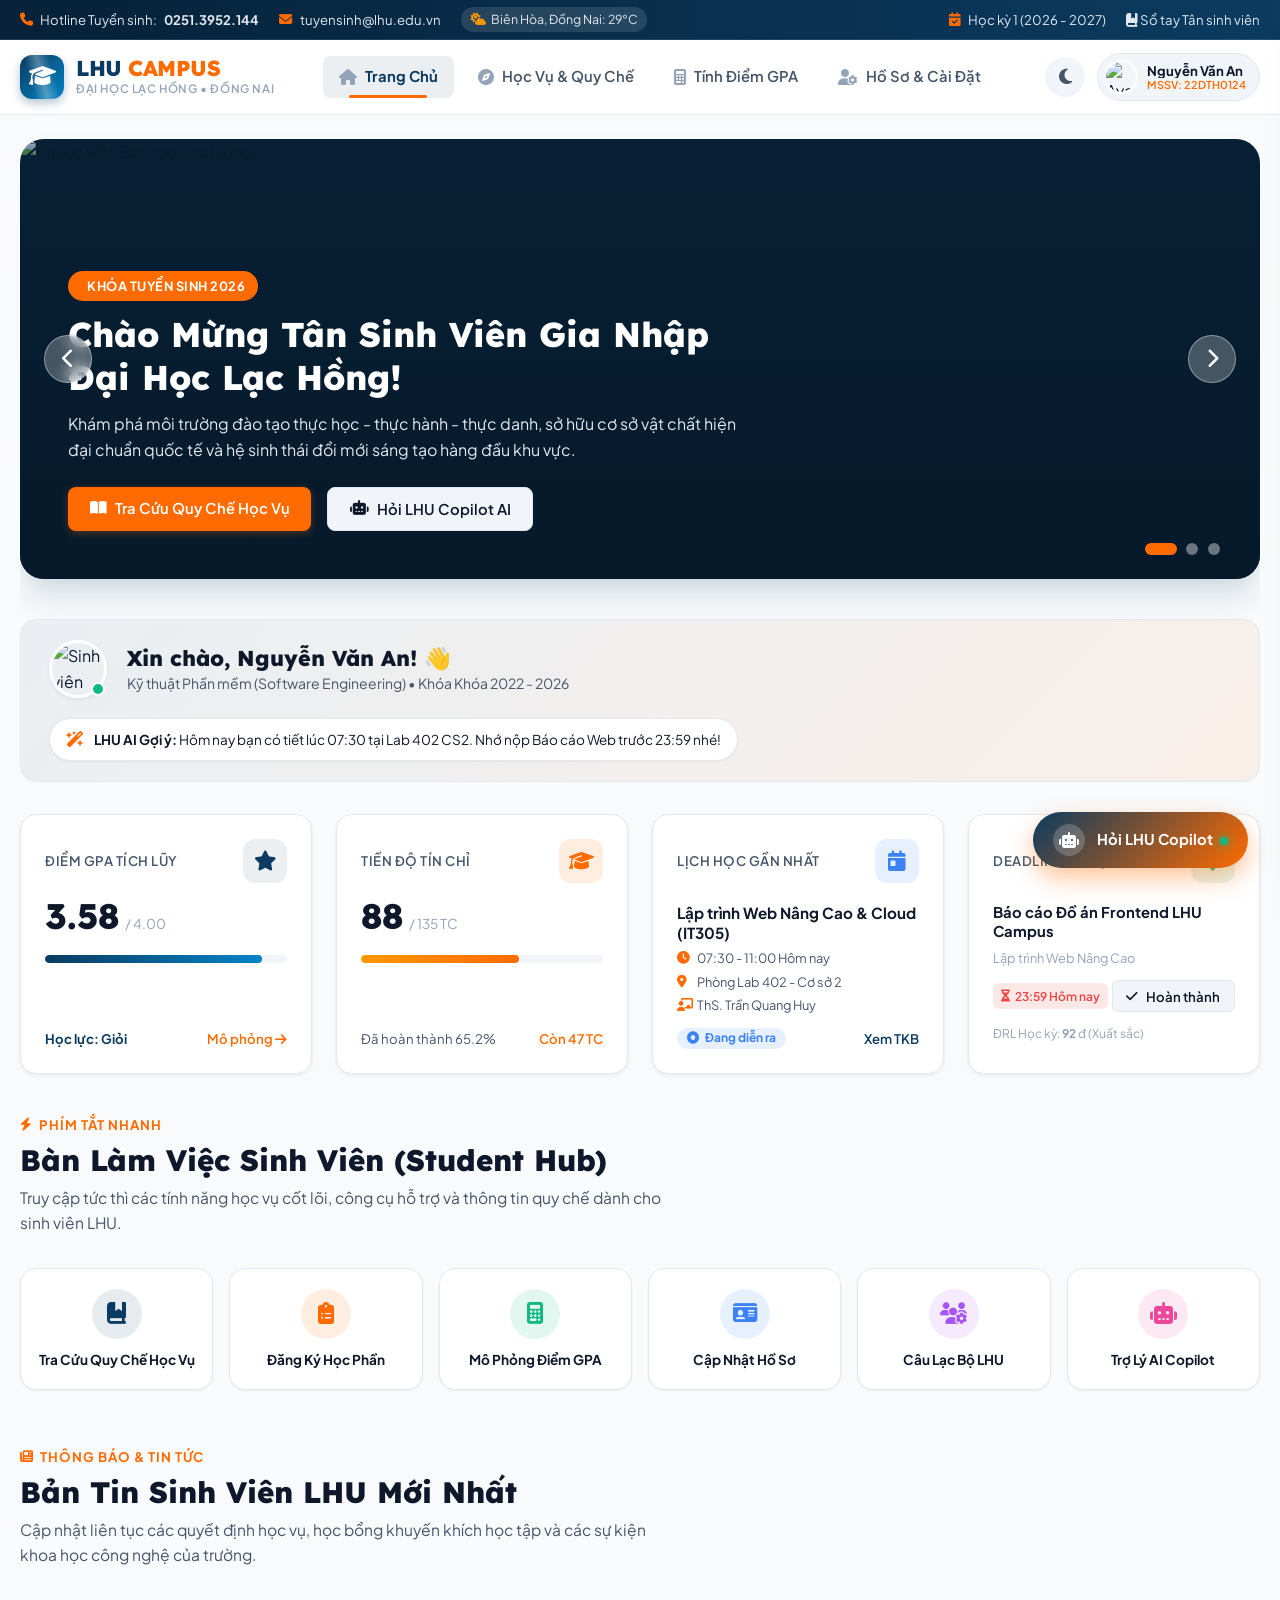
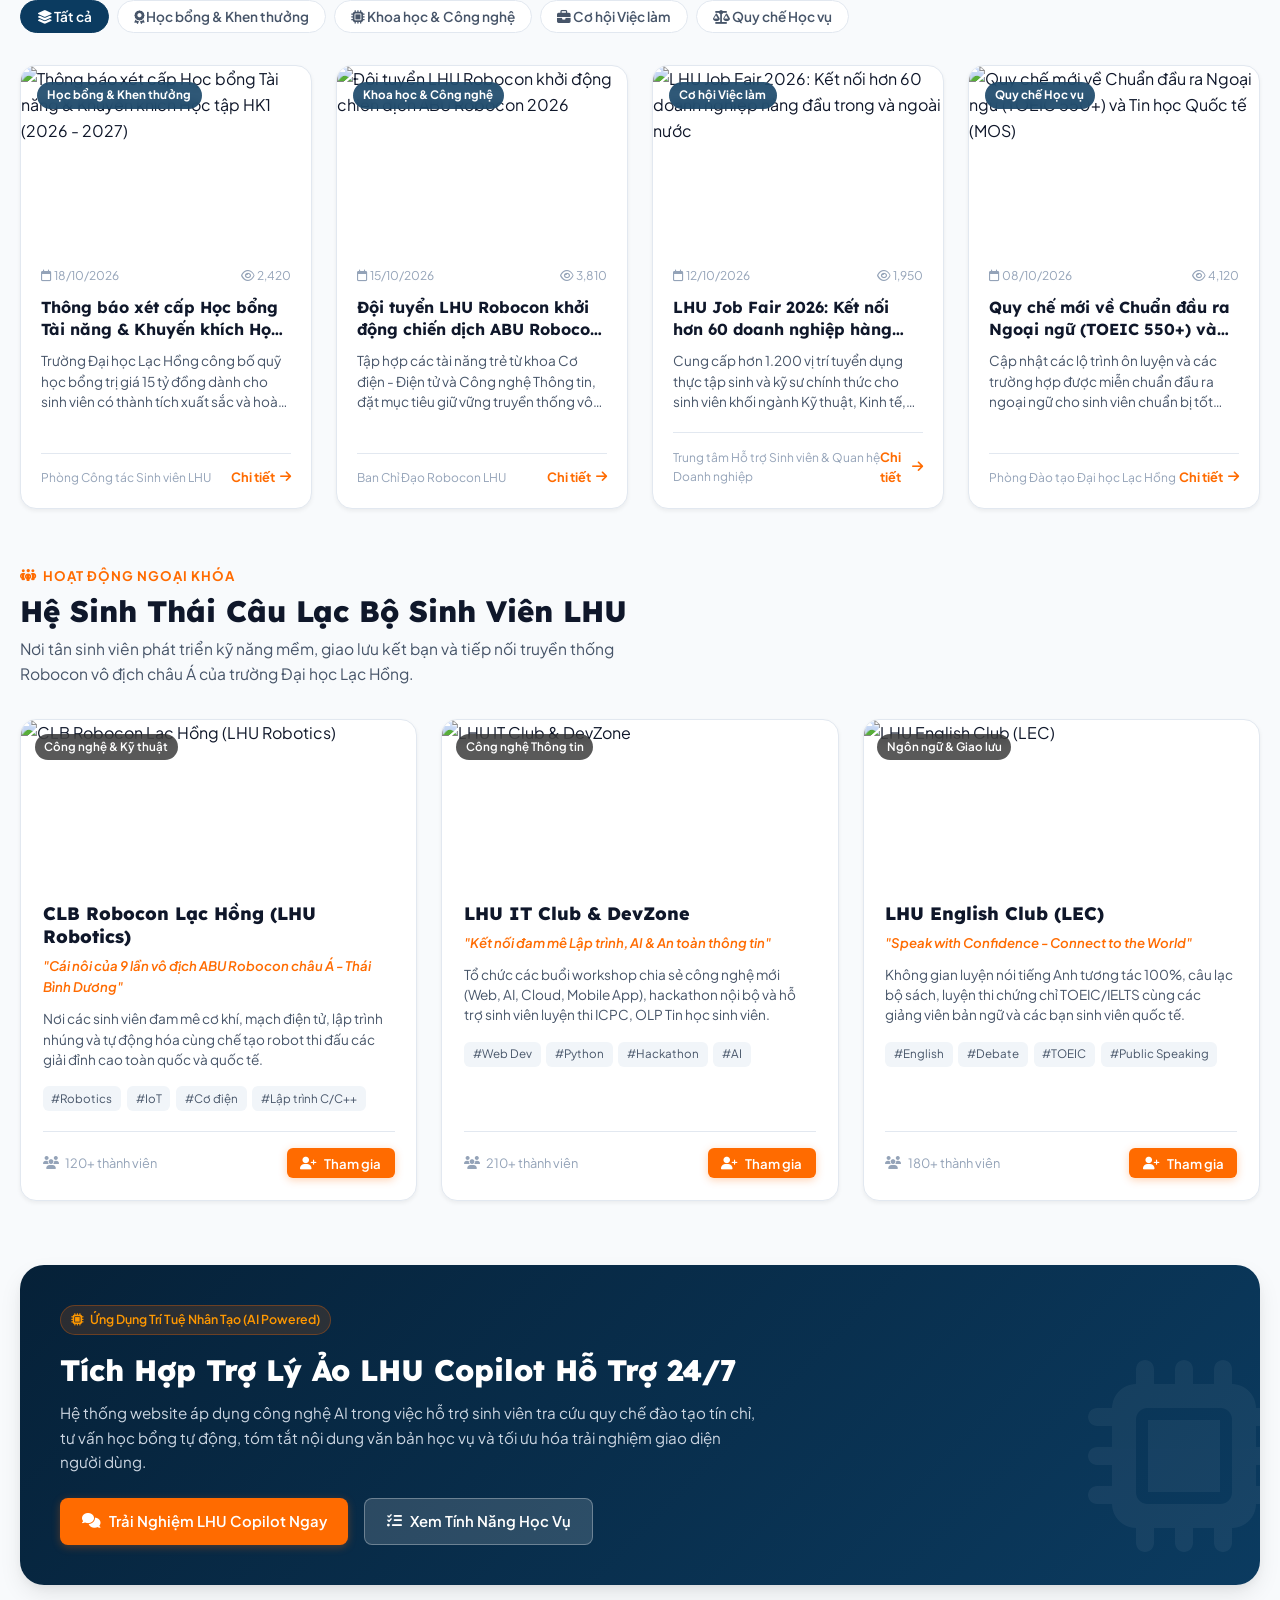
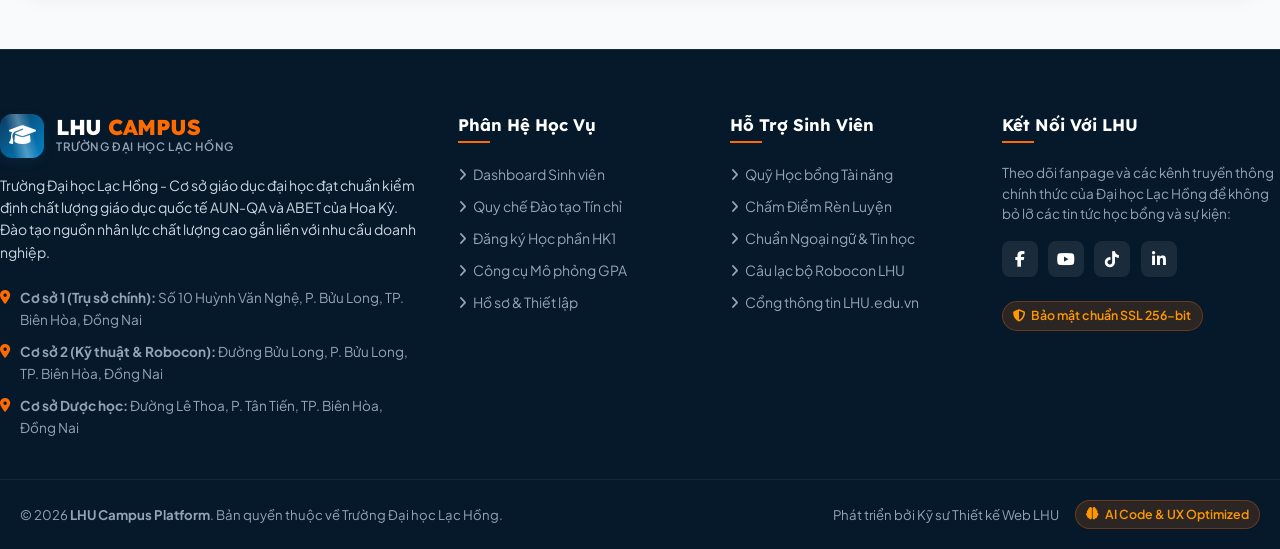
==== index.html @ 4b14e894 "feat: complete LHU Campus responsive web platform with 3 pages, AI copilot, and academic management" ====
<!DOCTYPE html>
<html lang="vi" data-theme="light">
<head>
  <meta charset="UTF-8">
  <meta name="viewport" content="width=device-width, initial-scale=1.0">
  <title>LHU Campus - Cổng Thông Tin & Quản Lý Học Vụ Sinh Viên Đại Học Lạc Hồng</title>
  <meta name="description" content="Hệ thống Landing Page, Tra cứu Quy chế Học vụ, Đăng ký Học phần và Quản lý Sinh viên Trường Đại học Lạc Hồng (LHU Campus)">
  <link rel="icon" href="data:image/svg+xml,<svg xmlns='http://www.w3.org/2000/svg' viewBox='0 0 100 100'><text y='.9em' font-size='90'>🎓</text></svg>">
  
  <!-- Font Awesome 6 Icons -->
  <link rel="stylesheet" href="https://cdnjs.cloudflare.com/ajax/libs/font-awesome/6.5.1/css/all.min.css">
  
  <!-- CSS Stylesheets -->
  <link rel="stylesheet" href="css/variables.css">
  <link rel="stylesheet" href="css/style.css">
  <link rel="stylesheet" href="css/dashboard.css">
</head>
<body>

  <!-- Top Announcement Bar -->
  <aside class="top-bar" aria-label="Thông báo nhanh">
    <div class="container top-bar-content">
      <div class="top-bar-left">
        <span class="top-bar-item"><i class="fa-solid fa-phone"></i> Hotline Tuyển sinh: <strong>0251.3952.144</strong></span>
        <span class="top-bar-item"><i class="fa-solid fa-envelope"></i> tuyensinh@lhu.edu.vn</span>
        <span class="weather-badge" id="weatherStatus"><i class="fa-solid fa-sun-cloud"></i> Biên Hòa, Đồng Nai: 29°C</span>
      </div>
      <div class="top-bar-right">
        <span class="top-bar-item"><i class="fa-solid fa-calendar-check"></i> Học kỳ 1 (2026 - 2027)</span>
        <a href="functional.html?tab=tab-regulations" class="top-bar-link"><i class="fa-solid fa-book-bookmark"></i> Sổ tay Tân sinh viên</a>
      </div>
    </div>
  </aside>

  <!-- Main Navigation Bar -->
  <header class="navbar" role="banner">
    <div class="container navbar-container">
      <!-- Brand Logo -->
      <a href="index.html" class="brand-logo" aria-label="Về trang chủ LHU Campus">
        <div class="brand-icon-box">
          <i class="fa-solid fa-graduation-cap"></i>
        </div>
        <div class="brand-text-group">
          <span class="brand-name">LHU <span>CAMPUS</span></span>
          <span class="brand-slogan">Đại học Lạc Hồng • Đồng Nai</span>
        </div>
      </a>

      <!-- Desktop Nav Menu -->
      <nav class="nav-menu" role="navigation" aria-label="Điều hướng chính">
        <a href="index.html" class="nav-link active">
          <i class="fa-solid fa-house"></i> Trang Chủ
        </a>
        <a href="functional.html" class="nav-link">
          <i class="fa-solid fa-compass"></i> Học Vụ & Quy Chế
        </a>
        <a href="functional.html?tab=tab-calculator" class="nav-link">
          <i class="fa-solid fa-calculator"></i> Tính Điểm GPA
        </a>
        <a href="profile.html" class="nav-link">
          <i class="fa-solid fa-user-gear"></i> Hồ Sơ & Cài Đặt
        </a>
      </nav>

      <!-- Nav Actions -->
      <div class="nav-actions">
        <!-- Theme Toggle Button -->
        <button class="theme-toggle-btn" aria-label="Chuyển đổi giao diện sáng/tối" title="Chuyển chế độ Sáng / Tối">
          <i class="fa-solid fa-moon"></i>
        </button>

        <!-- User Profile Pill -->
        <a href="profile.html" class="nav-user-pill" title="Xem thông tin sinh viên">
          <img src="https://images.unsplash.com/photo-1534528741775-53994a69daeb?auto=format&fit=crop&w=150&q=80" alt="Avatar sinh viên" class="nav-user-avatar">
          <div class="nav-user-info">
            <span class="nav-user-name">Nguyễn Văn An</span>
            <span class="nav-user-role">MSSV: 22DTH0124</span>
          </div>
        </a>

        <!-- Mobile Toggle Hamburger Button -->
        <button class="mobile-toggle" aria-label="Mở menu di động">
          <span></span>
          <span></span>
          <span></span>
        </button>
      </div>
    </div>
  </header>

  <!-- Mobile Drawer Menu -->
  <div class="mobile-drawer-overlay"></div>
  <aside class="mobile-drawer" aria-label="Menu di động">
    <div class="mobile-drawer-header">
      <div class="brand-logo">
        <div class="brand-icon-box" style="width: 36px; height: 36px; font-size: 1.1rem;">
          <i class="fa-solid fa-graduation-cap"></i>
        </div>
        <div class="brand-text-group">
          <span class="brand-name" style="font-size: 1.15rem;">LHU <span>CAMPUS</span></span>
        </div>
      </div>
      <button class="drawer-close-btn" aria-label="Đóng menu"><i class="fa-solid fa-xmark"></i></button>
    </div>

    <nav class="mobile-drawer-menu">
      <a href="index.html" class="nav-link active"><i class="fa-solid fa-house"></i> Trang Chủ</a>
      <a href="functional.html" class="nav-link"><i class="fa-solid fa-compass"></i> Tra cứu Quy chế & Môn học</a>
      <a href="functional.html?tab=tab-calculator" class="nav-link"><i class="fa-solid fa-calculator"></i> Công cụ Tính GPA</a>
      <a href="profile.html" class="nav-link"><i class="fa-solid fa-user-gear"></i> Hồ Sơ & Cài Đặt</a>
    </nav>

    <div style="margin-top: auto; padding-top: 1rem; border-top: 1px solid var(--border-color);">
      <a href="profile.html" style="display: flex; align-items: center; gap: 0.75rem;">
        <img src="https://images.unsplash.com/photo-1534528741775-53994a69daeb?auto=format&fit=crop&w=150&q=80" alt="Avatar" class="nav-user-avatar" style="width: 42px; height: 42px;">
        <div>
          <div class="nav-user-name" style="font-size: 0.95rem;">Nguyễn Văn An</div>
          <div class="nav-user-role">Khoa Công nghệ Thông tin</div>
        </div>
      </a>
    </div>
  </aside>

  <!-- Main Content Container -->
  <main class="container" style="flex: 1;">

    <!-- 1. Hero Image Slider Section -->
    <section class="hero-section" aria-label="Tiêu điểm trường">
      <div class="slider-container">
        <div class="slider-wrapper">
          
          <!-- Slide 1: Welcome Tân sinh viên -->
          <div class="slide">
            <img src="https://images.unsplash.com/photo-1541339907198-e08756dedf3f?auto=format&fit=crop&w=1400&q=80" alt="Khuôn viên Đại học Lạc Hồng" class="slide-image">
            <div class="slide-overlay">
              <div class="slide-content">
                <span class="slide-tag"><i class="fa-solid fa-sparkles"></i> Khóa Tuyển Sinh 2026</span>
                <h1 class="slide-title">Chào Mừng Tân Sinh Viên Gia Nhập Đại Học Lạc Hồng!</h1>
                <p class="slide-description">Khám phá môi trường đào tạo thực học - thực hành - thực danh, sở hữu cơ sở vật chất hiện đại chuẩn quốc tế và hệ sinh thái đổi mới sáng tạo hàng đầu khu vực.</p>
                <div class="slide-actions">
                  <a href="functional.html" class="btn btn-accent"><i class="fa-solid fa-book-open"></i> Tra Cứu Quy Chế Học Vụ</a>
                  <button class="btn btn-secondary" onclick="window.lhuCopilot && window.lhuCopilot.openChat('Giới thiệu môi trường đào tạo LHU')">
                    <i class="fa-solid fa-robot"></i> Hỏi LHU Copilot AI
                  </button>
                </div>
              </div>
            </div>
          </div>

          <!-- Slide 2: Robocon Champions -->
          <div class="slide">
            <img src="https://images.unsplash.com/photo-1485827404703-89b55fcc595e?auto=format&fit=crop&w=1400&q=80" alt="LHU Robocon" class="slide-image">
            <div class="slide-overlay">
              <div class="slide-content">
                <span class="slide-tag" style="background-color: #0284c7;"><i class="fa-solid fa-trophy"></i> Tự Hào LHU</span>
                <h2 class="slide-title">Cái Nôi Robocon: 9 Lần Vô Địch ABU Robocon Châu Á</h2>
                <p class="slide-description">Sinh viên LHU thỏa sức sáng tạo công nghệ, chế tạo robot tự động, lập trình AI và đại diện Việt Nam tranh tài trên đấu trường quốc tế.</p>
                <div class="slide-actions">
                  <a href="#clubsSection" class="btn btn-accent"><i class="fa-solid fa-users"></i> Khám Phá CLB Robocon</a>
                  <a href="functional.html?tab=tab-courses" class="btn btn-secondary"><i class="fa-solid fa-microchip"></i> Ngành Kỹ Thuật Điều Khiển</a>
                </div>
              </div>
            </div>
          </div>

          <!-- Slide 3: Smart Portal & GPA Calculator -->
          <div class="slide">
            <img src="https://images.unsplash.com/photo-1522202176988-66273c2fd55f?auto=format&fit=crop&w=1400&q=80" alt="Sinh viên Lạc Hồng học tập" class="slide-image">
            <div class="slide-overlay">
              <div class="slide-content">
                <span class="slide-tag" style="background-color: #10b981;"><i class="fa-solid fa-chart-line"></i> Quản Lý Học Tập</span>
                <h2 class="slide-title">Hệ Thống Đăng Ký Tín Chỉ & Mô Phỏng Điểm GPA Tự Động</h2>
                <p class="slide-description">Dễ dàng theo dõi tiến độ đào tạo, ước tính học phí học kỳ, phân tích kết quả rèn luyện và xây dựng lộ trình tốt nghiệp loại Giỏi - Xuất sắc.</p>
                <div class="slide-actions">
                  <a href="functional.html?tab=tab-calculator" class="btn btn-primary"><i class="fa-solid fa-calculator"></i> Tính Điểm GPA Ngay</a>
                  <a href="profile.html" class="btn btn-secondary"><i class="fa-solid fa-user-pen"></i> Cập Nhật Hồ Sơ</a>
                </div>
              </div>
            </div>
          </div>

        </div>

        <!-- Slider Arrow Navigation -->
        <button class="slider-btn prev" aria-label="Slide trước"><i class="fa-solid fa-chevron-left"></i></button>
        <button class="slider-btn next" aria-label="Slide kế tiếp"><i class="fa-solid fa-chevron-right"></i></button>

        <!-- Slider Dot Indicators -->
        <div class="slider-dots"></div>
      </div>
    </section>

    <!-- 2. Student Welcome & AI Daily Insight Strip -->
    <section class="welcome-strip" aria-label="Chào mừng sinh viên">
      <div class="welcome-info">
        <div class="welcome-avatar-wrap">
          <img src="https://images.unsplash.com/photo-1534528741775-53994a69daeb?auto=format&fit=crop&w=200&q=80" alt="Sinh viên" class="welcome-avatar" id="welcomeStudentAvatar">
          <div class="welcome-online-dot"></div>
        </div>
        <div class="welcome-text">
          <h2>Xin chào, <span id="welcomeStudentName">Nguyễn Văn An</span>! 👋</h2>
          <p id="welcomeStudentMajor">Khoa Công nghệ Thông tin • Lớp 22CT111 • Niên khóa 2022 - 2026</p>
        </div>
      </div>
      <div class="ai-recommendation-pill">
        <i class="fa-solid fa-wand-magic-sparkles"></i>
        <span><strong>LHU AI Gợi ý:</strong> Hôm nay bạn có tiết lúc 07:30 tại Lab 402 CS2. Nhớ nộp Báo cáo Web trước 23:59 nhé!</span>
      </div>
    </section>

    <!-- 3. Dashboard KPI Widgets Grid (CSS Grid loaded dynamically via JavaScript JSON) -->
    <section class="dashboard-grid" aria-label="Các thẻ tóm tắt học vụ">
      
      <!-- Card 1: GPA Hiện Tại -->
      <div class="widget-card">
        <div class="widget-top">
          <span class="widget-label">Điểm GPA Tích Lũy</span>
          <div class="widget-icon gpa"><i class="fa-solid fa-star"></i></div>
        </div>
        <div class="widget-main-stat">
          <span class="widget-number" id="statGpa">3.58</span>
          <span class="widget-subtext">/ 4.00</span>
        </div>
        <div class="widget-progress-bar">
          <div class="widget-progress-fill progress-gpa" id="gpaProgressFill" style="width: 0%;"></div>
        </div>
        <div class="widget-detail-text">
          <span id="statGpaRank" style="font-weight: 700; color: var(--primary);">Học lực: Giỏi</span>
          <a href="functional.html?tab=tab-calculator" style="color: var(--accent); font-weight: 600;">Mô phỏng <i class="fa-solid fa-arrow-right"></i></a>
        </div>
      </div>

      <!-- Card 2: Tín Chỉ Đã Tích Lũy -->
      <div class="widget-card">
        <div class="widget-top">
          <span class="widget-label">Tiến Độ Tín Chỉ</span>
          <div class="widget-icon credits"><i class="fa-solid fa-graduation-cap"></i></div>
        </div>
        <div class="widget-main-stat">
          <span class="widget-number" id="statCredits">88</span>
          <span class="widget-subtext" id="statCreditsTotal">/ 135 TC</span>
        </div>
        <div class="widget-progress-bar">
          <div class="widget-progress-fill progress-credits" id="creditsProgressFill" style="width: 0%;"></div>
        </div>
        <div class="widget-detail-text">
          <span>Đã hoàn thành 65.2%</span>
          <span style="color: var(--accent); font-weight: 600;">Còn 47 TC</span>
        </div>
      </div>

      <!-- Card 3: Môn Học Sắp Tới Hôm Nay -->
      <div class="widget-card">
        <div class="widget-top">
          <span class="widget-label">Lịch Học Gần Nhất</span>
          <div class="widget-icon schedule"><i class="fa-solid fa-calendar-day"></i></div>
        </div>
        <div id="upcomingClassWidget">
          <!-- Populated from JSON -->
          <div style="color: var(--text-muted); font-size: 0.85rem;">Đang tải lịch học...</div>
        </div>
        <div class="widget-detail-text" style="margin-top: 0.75rem;">
          <span class="badge badge-info"><i class="fa-solid fa-circle-dot"></i> Đang diễn ra</span>
          <a href="functional.html?tab=tab-courses" style="color: var(--primary); font-weight: 600;">Xem TKB</a>
        </div>
      </div>

      <!-- Card 4: Deadline & Bài Tập Gần Nhất -->
      <div class="widget-card">
        <div class="widget-top">
          <span class="widget-label">Deadline Bài Tập</span>
          <div class="widget-icon tasks"><i class="fa-solid fa-bell"></i></div>
        </div>
        <div id="deadlinesWidget">
          <!-- Populated from JSON -->
          <div style="color: var(--text-muted); font-size: 0.85rem;">Đang tải hạn nộp...</div>
        </div>
        <div class="widget-detail-text" style="margin-top: 0.75rem;">
          <span style="font-size: 0.75rem; color: var(--text-muted);">ĐRL Học kỳ: <strong id="statTrainingPoints">92</strong> đ (<span id="statTrainingRank">Xuất sắc</span>)</span>
        </div>
      </div>

    </section>

    <!-- 4. Quick Navigation Shortcuts Grid (Phím tắt điều hướng nhanh) -->
    <section class="shortcuts-section" aria-label="Phím tắt điều hướng nhanh">
      <div class="section-header">
        <span class="section-tag"><i class="fa-solid fa-bolt"></i> Phím Tắt Nhanh</span>
        <h2 class="section-title">Bàn Làm Việc Sinh Viên (Student Hub)</h2>
        <p class="section-desc">Truy cập tức thì các tính năng học vụ cốt lõi, công cụ hỗ trợ và thông tin quy chế dành cho sinh viên LHU.</p>
      </div>

      <div class="shortcuts-grid">
        <!-- Shortcut 1: Tra cứu quy chế -->
        <a href="functional.html?tab=tab-regulations" class="shortcut-item">
          <div class="shortcut-icon-box">
            <i class="fa-solid fa-book-bookmark"></i>
          </div>
          <span class="shortcut-title">Tra Cứu Quy Chế Học Vụ</span>
        </a>

        <!-- Shortcut 2: Đăng ký môn học -->
        <a href="functional.html?tab=tab-courses" class="shortcut-item">
          <div class="shortcut-icon-box">
            <i class="fa-solid fa-clipboard-list"></i>
          </div>
          <span class="shortcut-title">Đăng Ký Học Phần</span>
        </a>

        <!-- Shortcut 3: Tính GPA -->
        <a href="functional.html?tab=tab-calculator" class="shortcut-item">
          <div class="shortcut-icon-box">
            <i class="fa-solid fa-calculator"></i>
          </div>
          <span class="shortcut-title">Mô Phỏng Điểm GPA</span>
        </a>

        <!-- Shortcut 4: Hồ sơ sinh viên -->
        <a href="profile.html" class="shortcut-item">
          <div class="shortcut-icon-box">
            <i class="fa-solid fa-id-card"></i>
          </div>
          <span class="shortcut-title">Cập Nhật Hồ Sơ</span>
        </a>

        <!-- Shortcut 5: Câu lạc bộ -->
        <a href="#clubsSection" class="shortcut-item">
          <div class="shortcut-icon-box">
            <i class="fa-solid fa-users-gear"></i>
          </div>
          <span class="shortcut-title">Câu Lạc Bộ LHU</span>
        </a>

        <!-- Shortcut 6: Hỏi AI Copilot -->
        <a href="javascript:void(0)" class="shortcut-item" onclick="window.lhuCopilot && window.lhuCopilot.openChat()">
          <div class="shortcut-icon-box">
            <i class="fa-solid fa-robot"></i>
          </div>
          <span class="shortcut-title">Trợ Lý AI Copilot</span>
        </a>
      </div>
    </section>

    <!-- 5. Latest Campus News & Announcements (JSON-driven with live filter chips) -->
    <section class="news-section" aria-label="Bản tin và thông báo">
      <div class="section-header">
        <span class="section-tag"><i class="fa-solid fa-newspaper"></i> Thông Báo & Tin Tức</span>
        <h2 class="section-title">Bản Tin Sinh Viên LHU Mới Nhất</h2>
        <p class="section-desc">Cập nhật liên tục các quyết định học vụ, học bổng khuyến khích học tập và các sự kiện khoa học công nghệ của trường.</p>
      </div>

      <!-- Filter Chips -->
      <div class="news-filter-bar">
        <button class="filter-chip active" data-filter="all"><i class="fa-solid fa-layer-group"></i> Tất cả</button>
        <button class="filter-chip" data-filter="học bổng"><i class="fa-solid fa-award"></i> Học bổng & Khen thưởng</button>
        <button class="filter-chip" data-filter="công nghệ"><i class="fa-solid fa-microchip"></i> Khoa học & Công nghệ</button>
        <button class="filter-chip" data-filter="việc làm"><i class="fa-solid fa-briefcase"></i> Cơ hội Việc làm</button>
        <button class="filter-chip" data-filter="quy chế"><i class="fa-solid fa-scale-balanced"></i> Quy chế Học vụ</button>
      </div>

      <!-- News Grid Container -->
      <div class="news-grid" id="newsGrid">
        <!-- Rendered dynamically via js/dashboard.js -->
        <div style="grid-column: 1/-1; text-align: center; padding: 2rem; color: var(--text-muted);">
          <i class="fa-solid fa-spinner fa-spin" style="font-size: 1.5rem; margin-bottom: 0.5rem;"></i>
          <div>Đang tải tin tức học vụ...</div>
        </div>
      </div>
    </section>

    <!-- 6. Featured Student Clubs Showcase -->
    <section class="clubs-section" id="clubsSection" aria-label="Câu lạc bộ sinh viên">
      <div class="section-header">
        <span class="section-tag"><i class="fa-solid fa-people-group"></i> Hoạt Động Ngoại Khóa</span>
        <h2 class="section-title">Hệ Sinh Thái Câu Lạc Bộ Sinh Viên LHU</h2>
        <p class="section-desc">Nơi tân sinh viên phát triển kỹ năng mềm, giao lưu kết bạn và tiếp nối truyền thống Robocon vô địch châu Á của trường Đại học Lạc Hồng.</p>
      </div>

      <div class="clubs-grid" id="clubsGrid">
        <!-- Rendered dynamically via js/dashboard.js -->
      </div>
    </section>

    <!-- 7. AI Technology & Innovation Banner -->
    <section style="margin-bottom: 4rem; background: linear-gradient(135deg, #062138, #0b3b60); border-radius: var(--radius-xl); padding: 2.5rem; color: #ffffff; position: relative; overflow: hidden; box-shadow: var(--shadow-lg);">
      <div style="position: absolute; right: -20px; bottom: -20px; font-size: 12rem; opacity: 0.05; pointer-events: none;">
        <i class="fa-solid fa-microchip"></i>
      </div>
      <div style="max-width: 700px; position: relative; z-index: 1;">
        <div class="footer-ai-badge" style="margin-bottom: 1rem;">
          <i class="fa-solid fa-microchip"></i> Ứng Dụng Trí Tuệ Nhân Tạo (AI Powered)
        </div>
        <h2 style="font-size: 1.85rem; font-weight: 800; color: #ffffff; margin-bottom: 0.75rem;">
          Tích Hợp Trợ Lý Ảo LHU Copilot Hỗ Trợ 24/7
        </h2>
        <p style="font-size: 0.95rem; color: #cbd5e1; line-height: 1.6; margin-bottom: 1.5rem;">
          Hệ thống website áp dụng công nghệ AI trong việc hỗ trợ sinh viên tra cứu quy chế đào tạo tín chỉ, tư vấn học bổng tự động, tóm tắt nội dung văn bản học vụ và tối ưu hóa trải nghiệm giao diện người dùng.
        </p>
        <div style="display: flex; gap: 1rem; flex-wrap: wrap;">
          <button class="btn btn-accent" onclick="window.lhuCopilot && window.lhuCopilot.openChat('Điều kiện xét học bổng LHU?')">
            <i class="fa-solid fa-comments"></i> Trải Nghiệm LHU Copilot Ngay
          </button>
          <a href="functional.html" class="btn btn-secondary" style="background: rgba(255,255,255,0.15); color: #ffffff; border-color: rgba(255,255,255,0.3);">
            <i class="fa-solid fa-list-check"></i> Xem Tính Năng Học Vụ
          </a>
        </div>
      </div>
    </section>

  </main>

  <!-- Footer -->
  <footer class="footer" role="contentinfo">
    <div class="container footer-top">
      <div class="footer-grid">
        
        <!-- Col 1: University Info -->
        <div class="footer-col">
          <div class="brand-logo" style="margin-bottom: 0.5rem;">
            <div class="brand-icon-box">
              <i class="fa-solid fa-graduation-cap"></i>
            </div>
            <div class="brand-text-group">
              <span class="brand-name" style="color: #ffffff;">LHU <span>CAMPUS</span></span>
              <span class="brand-slogan" style="color: #94a3b8;">Trường Đại học Lạc Hồng</span>
            </div>
          </div>
          <p class="footer-brand-desc">
            Trường Đại học Lạc Hồng - Cơ sở giáo dục đại học đạt chuẩn kiểm định chất lượng giáo dục quốc tế AUN-QA và ABET của Hoa Kỳ. Đào tạo nguồn nhân lực chất lượng cao gắn liền với nhu cầu doanh nghiệp.
          </p>
          <div class="footer-campuses">
            <div class="footer-campus-item">
              <i class="fa-solid fa-location-dot"></i>
              <span><strong>Cơ sở 1 (Trụ sở chính):</strong> Số 10 Huỳnh Văn Nghệ, P. Bửu Long, TP. Biên Hòa, Đồng Nai</span>
            </div>
            <div class="footer-campus-item">
              <i class="fa-solid fa-location-dot"></i>
              <span><strong>Cơ sở 2 (Kỹ thuật & Robocon):</strong> Đường Bửu Long, P. Bửu Long, TP. Biên Hòa, Đồng Nai</span>
            </div>
            <div class="footer-campus-item">
              <i class="fa-solid fa-location-dot"></i>
              <span><strong>Cơ sở Dược học:</strong> Đường Lê Thoa, P. Tân Tiến, TP. Biên Hòa, Đồng Nai</span>
            </div>
          </div>
        </div>

        <!-- Col 2: Quick Links -->
        <div class="footer-col">
          <h4>Phân Hệ Học Vụ</h4>
          <div class="footer-links">
            <a href="index.html" class="footer-link"><i class="fa-solid fa-angle-right"></i> Dashboard Sinh viên</a>
            <a href="functional.html?tab=tab-regulations" class="footer-link"><i class="fa-solid fa-angle-right"></i> Quy chế Đào tạo Tín chỉ</a>
            <a href="functional.html?tab=tab-courses" class="footer-link"><i class="fa-solid fa-angle-right"></i> Đăng ký Học phần HK1</a>
            <a href="functional.html?tab=tab-calculator" class="footer-link"><i class="fa-solid fa-angle-right"></i> Công cụ Mô phỏng GPA</a>
            <a href="profile.html" class="footer-link"><i class="fa-solid fa-angle-right"></i> Hồ sơ & Thiết lập</a>
          </div>
        </div>

        <!-- Col 3: Student Services -->
        <div class="footer-col">
          <h4>Hỗ Trợ Sinh Viên</h4>
          <div class="footer-links">
            <a href="javascript:void(0)" onclick="window.lhuCopilot && window.lhuCopilot.openChat('Điều kiện xét học bổng')" class="footer-link"><i class="fa-solid fa-angle-right"></i> Quỹ Học bổng Tài năng</a>
            <a href="javascript:void(0)" onclick="window.lhuCopilot && window.lhuCopilot.openChat('Quy định điểm rèn luyện')" class="footer-link"><i class="fa-solid fa-angle-right"></i> Chấm Điểm Rèn Luyện</a>
            <a href="javascript:void(0)" onclick="window.lhuCopilot && window.lhuCopilot.openChat('Chuẩn đầu ra TOEIC')" class="footer-link"><i class="fa-solid fa-angle-right"></i> Chuẩn Ngoại ngữ & Tin học</a>
            <a href="#clubsSection" class="footer-link"><i class="fa-solid fa-angle-right"></i> Câu lạc bộ Robocon LHU</a>
            <a href="https://lhu.edu.vn" target="_blank" rel="noopener noreferrer" class="footer-link"><i class="fa-solid fa-angle-right"></i> Cổng thông tin LHU.edu.vn</a>
          </div>
        </div>

        <!-- Col 4: Contact & Socials -->
        <div class="footer-col">
          <h4>Kết Nối Với LHU</h4>
          <p style="font-size: 0.85rem; line-height: 1.5; margin-bottom: 1rem;">
            Theo dõi fanpage và các kênh truyền thông chính thức của Đại học Lạc Hồng để không bỏ lỡ các tin tức học bổng và sự kiện:
          </p>
          <div class="footer-socials">
            <a href="https://facebook.com/lhunews" target="_blank" rel="noopener noreferrer" class="social-btn" aria-label="Facebook LHU"><i class="fa-brands fa-facebook-f"></i></a>
            <a href="https://youtube.com/@lhutv" target="_blank" rel="noopener noreferrer" class="social-btn" aria-label="YouTube LHU"><i class="fa-brands fa-youtube"></i></a>
            <a href="https://tiktok.com/@lhu.edu.vn" target="_blank" rel="noopener noreferrer" class="social-btn" aria-label="TikTok LHU"><i class="fa-brands fa-tiktok"></i></a>
            <a href="https://linkedin.com/school/lac-hong-university" target="_blank" rel="noopener noreferrer" class="social-btn" aria-label="LinkedIn LHU"><i class="fa-brands fa-linkedin-in"></i></a>
          </div>
          <div style="margin-top: 1.5rem;">
            <div class="footer-ai-badge">
              <i class="fa-solid fa-shield-halved"></i> Bảo mật chuẩn SSL 256-bit
            </div>
          </div>
        </div>

      </div>
    </div>

    <!-- Footer Bottom -->
    <div class="footer-bottom">
      <div class="container footer-bottom-content">
        <div>
          © 2026 <strong>LHU Campus Platform</strong>. Bản quyền thuộc về Trường Đại học Lạc Hồng.
        </div>
        <div style="display: flex; gap: 1rem; align-items: center;">
          <span>Phát triển bởi Kỹ sư Thiết kế Web LHU</span>
          <span class="footer-ai-badge"><i class="fa-solid fa-brain"></i> AI Code & UX Optimized</span>
        </div>
      </div>
    </div>
  </footer>

  <!-- Floating AI Assistant Launcher Button -->
  <div class="ai-launcher" role="button" aria-label="Mở Trợ lý LHU Copilot" title="Trò chuyện với AI LHU Copilot">
    <div class="ai-launcher-icon">
      <i class="fa-solid fa-robot"></i>
    </div>
    <span class="ai-launcher-text">Hỏi LHU Copilot <span class="ai-status-dot"></span></span>
  </div>

  <!-- AI Chat Window Dialog -->
  <div class="ai-chat-window" role="dialog" aria-label="Cửa sổ trò chuyện LHU Copilot">
    <div class="ai-chat-header">
      <div class="ai-chat-header-title">
        <div class="ai-msg-avatar" style="background: rgba(255,255,255,0.2);"><i class="fa-solid fa-robot"></i></div>
        <div>
          <h4>LHU Copilot AI</h4>
          <span style="font-size: 0.72rem; opacity: 0.85;">Trợ lý Học vụ Thông minh • Đang online</span>
        </div>
      </div>
      <button class="ai-chat-close" aria-label="Đóng chat"><i class="fa-solid fa-xmark"></i></button>
    </div>

    <div class="ai-chat-body">
      <!-- Bot Welcome -->
      <div class="ai-msg bot">
        <div class="ai-msg-avatar"><i class="fa-solid fa-robot"></i></div>
        <div class="ai-msg-bubble">
          Chào bạn! Mình là <strong>LHU Copilot</strong>. Bạn có thể hỏi mình bất cứ điều gì về:
          • Quy chế đào tạo tín chỉ & điểm thi
          • Tiêu chuẩn xét học bổng LHU
          • Cách tính điểm rèn luyện & điểm GPA
          • Đăng ký môn học & Câu lạc bộ Robocon!
        </div>
      </div>

      <!-- Quick Chips -->
      <div class="ai-chips-container">
        <button class="ai-chip" data-query="Điều kiện xét học bổng LHU?">🏆 Xét học bổng?</button>
        <button class="ai-chip" data-query="Cách tính điểm rèn luyện?">⭐ Điểm rèn luyện?</button>
        <button class="ai-chip" data-query="Chuẩn đầu ra Ngoại ngữ và Tin học?">🎓 Chuẩn đầu ra?</button>
        <button class="ai-chip" data-query="Cách tính điểm GPA thang 4?">📊 Cách tính GPA?</button>
        <button class="ai-chip" data-query="Tham gia CLB Robocon LHU?">🤖 CLB Robocon?</button>
      </div>
    </div>

    <div class="ai-chat-footer">
      <input type="text" class="ai-chat-input" placeholder="Hỏi quy chế, học bổng, môn học..." aria-label="Nội dung câu hỏi">
      <button class="btn btn-primary ai-chat-send" aria-label="Gửi câu hỏi" style="padding: 0.6rem 0.9rem;">
        <i class="fa-solid fa-paper-plane"></i>
      </button>
    </div>
  </div>

  <!-- Toast Notification Container -->
  <div class="toast-container" aria-live="polite"></div>

  <!-- JavaScript Scripts -->
  <script src="js/data.js"></script>
  <script src="js/main.js"></script>
  <script src="js/slider.js"></script>
  <script src="js/dashboard.js"></script>
  <script src="js/ai-chat.js"></script>
</body>
</html>
---- css/variables.css ----
/* LHU Campus Design System & Design Tokens */
:root {
  /* Brand Identity - Lac Hong University */
  --primary: #0b3b60;
  --primary-rgb: 11, 59, 96;
  --primary-hover: #082d49;
  --primary-light: #165688;
  --primary-soft: rgba(11, 59, 96, 0.08);

  --accent: #ff6b00;
  --accent-rgb: 255, 107, 0;
  --accent-hover: #e05e00;
  --accent-soft: rgba(255, 107, 0, 0.12);

  --secondary: #0284c7;
  --secondary-soft: rgba(2, 132, 199, 0.1);

  /* Status Colors */
  --success: #10b981;
  --success-soft: rgba(16, 185, 129, 0.12);
  --warning: #f59e0b;
  --warning-soft: rgba(245, 158, 11, 0.12);
  --danger: #ef4444;
  --danger-soft: rgba(239, 68, 68, 0.12);
  --info: #3b82f6;
  --info-soft: rgba(59, 130, 246, 0.12);

  /* Light Theme (Default) */
  --bg-page: #f8fafc;
  --bg-surface: #ffffff;
  --bg-surface-elevated: #ffffff;
  --bg-muted: #f1f5f9;
  --bg-input: #ffffff;
  --border-color: #e2e8f0;
  --border-focus: #0b3b60;

  --text-primary: #0f172a;
  --text-secondary: #475569;
  --text-muted: #94a3b8;
  --text-inverse: #ffffff;

  /* Elevations & Shadows */
  --shadow-xs: 0 1px 2px 0 rgba(0, 0, 0, 0.05);
  --shadow-sm: 0 2px 4px 0 rgba(0, 0, 0, 0.06);
  --shadow-md: 0 4px 12px -1px rgba(0, 0, 0, 0.08), 0 2px 6px -1px rgba(0, 0, 0, 0.04);
  --shadow-lg: 0 10px 25px -3px rgba(0, 0, 0, 0.1), 0 4px 10px -2px rgba(0, 0, 0, 0.05);
  --shadow-xl: 0 20px 35px -5px rgba(11, 59, 96, 0.15), 0 10px 15px -5px rgba(0, 0, 0, 0.04);

  /* Radii */
  --radius-xs: 6px;
  --radius-sm: 8px;
  --radius-md: 12px;
  --radius-lg: 16px;
  --radius-xl: 24px;
  --radius-full: 9999px;

  /* Transitions */
  --transition-fast: 0.15s ease;
  --transition-normal: 0.25s cubic-bezier(0.4, 0, 0.2, 1);
  --transition-slow: 0.4s cubic-bezier(0.16, 1, 0.3, 1);

  /* Layout */
  --max-width: 1280px;
  --header-height: 74px;
}

/* Dark Theme Variables */
[data-theme="dark"] {
  --bg-page: #0b1120;
  --bg-surface: #131c31;
  --bg-surface-elevated: #1b2640;
  --bg-muted: #1e293b;
  --bg-input: #1a243b;
  --border-color: #273552;
  --border-focus: #38bdf8;

  --text-primary: #f8fafc;
  --text-secondary: #cbd5e1;
  --text-muted: #64748b;
  --text-inverse: #0b1120;

  --primary-soft: rgba(56, 189, 248, 0.15);
  --accent-soft: rgba(255, 107, 0, 0.2);

  --shadow-sm: 0 2px 4px 0 rgba(0, 0, 0, 0.3);
  --shadow-md: 0 4px 12px -1px rgba(0, 0, 0, 0.4);
  --shadow-lg: 0 10px 25px -3px rgba(0, 0, 0, 0.5);
  --shadow-xl: 0 20px 35px -5px rgba(0, 0, 0, 0.6);
}
---- css/style.css ----
/* ===================================================
   LHU CAMPUS - GLOBAL STYLES & CORE COMPONENTS
   Modern, Accessible, High Performance Web Platform
   =================================================== */

@import url('https://fonts.googleapis.com/css2?family=Plus+Jakarta+Sans:wght@400;500;600;700;800&family=Lexend:wght@400;500;600;700&display=swap');
@import url('./variables.css');

/* CSS Reset & Defaults */
*, *::before, *::after {
  box-sizing: border-box;
  margin: 0;
  padding: 0;
}

html {
  font-size: 16px;
  scroll-behavior: smooth;
  -webkit-font-smoothing: antialiased;
  -moz-osx-font-smoothing: grayscale;
}

body {
  font-family: 'Plus Jakarta Sans', system-ui, -apple-system, sans-serif;
  background-color: var(--bg-page);
  color: var(--text-primary);
  line-height: 1.6;
  min-height: 100vh;
  display: flex;
  flex-direction: column;
  transition: background-color var(--transition-normal), color var(--transition-normal);
  overflow-x: hidden;
}

h1, h2, h3, h4, h5, h6 {
  font-family: 'Lexend', sans-serif;
  color: var(--text-primary);
  line-height: 1.3;
  font-weight: 700;
}

a {
  color: inherit;
  text-decoration: none;
  transition: color var(--transition-fast);
}

img {
  max-width: 100%;
  height: auto;
  display: block;
}

ul, ol {
  list-style: none;
}

button, input, select, textarea {
  font-family: inherit;
  font-size: inherit;
  color: inherit;
  border: none;
  outline: none;
}

button {
  cursor: pointer;
  background: none;
}

.container {
  width: 100%;
  max-width: var(--max-width);
  margin-left: auto;
  margin-right: auto;
  padding-left: 1.25rem;
  padding-right: 1.25rem;
}

/* ===================================================
   TOP ANNOUNCEMENT BAR
   =================================================== */
.top-bar {
  background: linear-gradient(90deg, #062138, #0b3b60);
  color: #e2e8f0;
  font-size: 0.825rem;
  padding: 0.45rem 0;
  border-bottom: 1px solid rgba(255, 255, 255, 0.1);
}

.top-bar-content {
  display: flex;
  justify-content: space-between;
  align-items: center;
  flex-wrap: wrap;
  gap: 0.75rem;
}

.top-bar-left, .top-bar-right {
  display: flex;
  align-items: center;
  gap: 1.25rem;
}

.top-bar-item {
  display: flex;
  align-items: center;
  gap: 0.45rem;
}

.top-bar-item i {
  color: var(--accent);
}

.top-bar-link:hover {
  color: #ffffff;
  text-decoration: underline;
}

.weather-badge {
  background: rgba(255, 255, 255, 0.12);
  padding: 0.15rem 0.6rem;
  border-radius: var(--radius-full);
  display: inline-flex;
  align-items: center;
  gap: 0.35rem;
  font-size: 0.775rem;
}

/* ===================================================
   MAIN NAVBAR
   =================================================== */
.navbar {
  position: sticky;
  top: 0;
  z-index: 1000;
  background-color: rgba(255, 255, 255, 0.94);
  backdrop-filter: blur(12px);
  -webkit-backdrop-filter: blur(12px);
  border-bottom: 1px solid var(--border-color);
  transition: all var(--transition-normal);
}

[data-theme="dark"] .navbar {
  background-color: rgba(19, 28, 49, 0.94);
}

.navbar.scrolled {
  box-shadow: var(--shadow-md);
  padding-top: 0.2rem;
  padding-bottom: 0.2rem;
}

.navbar-container {
  display: flex;
  align-items: center;
  justify-content: space-between;
  height: var(--header-height);
}

/* Brand Logo */
.brand-logo {
  display: flex;
  align-items: center;
  gap: 0.75rem;
  text-decoration: none;
}

.brand-icon-box {
  width: 44px;
  height: 44px;
  background: linear-gradient(135deg, var(--primary), #0284c7);
  border-radius: var(--radius-md);
  display: flex;
  align-items: center;
  justify-content: center;
  color: #ffffff;
  font-size: 1.35rem;
  font-weight: 800;
  box-shadow: 0 4px 10px rgba(11, 59, 96, 0.3);
  position: relative;
  overflow: hidden;
}

.brand-icon-box::after {
  content: '';
  position: absolute;
  top: -50%;
  left: -50%;
  width: 200%;
  height: 200%;
  background: linear-gradient(45deg, transparent 40%, rgba(255, 255, 255, 0.3) 50%, transparent 60%);
  transform: rotate(30deg);
  animation: shine 4s infinite linear;
}

@keyframes shine {
  0% { transform: translateX(-100%) rotate(30deg); }
  20%, 100% { transform: translateX(100%) rotate(30deg); }
}

.brand-text-group {
  display: flex;
  flex-direction: column;
}

.brand-name {
  font-family: 'Lexend', sans-serif;
  font-size: 1.35rem;
  font-weight: 800;
  color: var(--primary);
  line-height: 1.1;
  letter-spacing: -0.5px;
}

[data-theme="dark"] .brand-name {
  color: #38bdf8;
}

.brand-name span {
  color: var(--accent);
}

.brand-slogan {
  font-size: 0.72rem;
  font-weight: 600;
  color: var(--text-muted);
  text-transform: uppercase;
  letter-spacing: 0.6px;
}

/* Nav Links */
.nav-menu {
  display: flex;
  align-items: center;
  gap: 0.5rem;
}

.nav-link {
  display: flex;
  align-items: center;
  gap: 0.5rem;
  padding: 0.6rem 1rem;
  font-size: 0.925rem;
  font-weight: 600;
  color: var(--text-secondary);
  border-radius: var(--radius-sm);
  transition: all var(--transition-fast);
  position: relative;
}

.nav-link i {
  font-size: 1rem;
  color: var(--text-muted);
  transition: color var(--transition-fast);
}

.nav-link:hover {
  color: var(--primary);
  background-color: var(--primary-soft);
}

.nav-link:hover i {
  color: var(--accent);
}

.nav-link.active {
  color: var(--primary);
  background-color: var(--primary-soft);
  font-weight: 700;
}

[data-theme="dark"] .nav-link.active {
  color: #38bdf8;
  background-color: rgba(56, 189, 248, 0.15);
}

.nav-link.active::after {
  content: '';
  position: absolute;
  bottom: 0px;
  left: 20%;
  right: 20%;
  height: 3px;
  background-color: var(--accent);
  border-radius: var(--radius-full);
}

/* Navbar Actions */
.nav-actions {
  display: flex;
  align-items: center;
  gap: 0.75rem;
}

.theme-toggle-btn {
  width: 40px;
  height: 40px;
  border-radius: var(--radius-full);
  display: flex;
  align-items: center;
  justify-content: center;
  color: var(--text-secondary);
  background-color: var(--bg-muted);
  transition: all var(--transition-fast);
  font-size: 1.1rem;
}

.theme-toggle-btn:hover {
  color: var(--accent);
  background-color: var(--accent-soft);
  transform: rotate(15deg);
}

/* User Profile Pill in Navbar */
.nav-user-pill {
  display: flex;
  align-items: center;
  gap: 0.6rem;
  padding: 0.35rem 0.8rem 0.35rem 0.35rem;
  background-color: var(--bg-muted);
  border: 1px solid var(--border-color);
  border-radius: var(--radius-full);
  transition: all var(--transition-fast);
}

.nav-user-pill:hover {
  border-color: var(--primary);
  box-shadow: var(--shadow-sm);
}

.nav-user-avatar {
  width: 34px;
  height: 34px;
  border-radius: 50%;
  object-fit: cover;
  border: 2px solid #ffffff;
}

.nav-user-info {
  display: flex;
  flex-direction: column;
  line-height: 1.2;
}

.nav-user-name {
  font-size: 0.825rem;
  font-weight: 700;
  color: var(--text-primary);
  max-width: 120px;
  white-space: nowrap;
  overflow: hidden;
  text-overflow: ellipsis;
}

.nav-user-role {
  font-size: 0.68rem;
  color: var(--accent);
  font-weight: 600;
}

/* Mobile Toggle Hamburger */
.mobile-toggle {
  display: none;
  flex-direction: column;
  gap: 5px;
  width: 36px;
  height: 36px;
  justify-content: center;
  align-items: center;
  border-radius: var(--radius-sm);
  background-color: var(--bg-muted);
}

.mobile-toggle span {
  display: block;
  width: 20px;
  height: 2px;
  background-color: var(--text-primary);
  transition: all var(--transition-fast);
}

/* Mobile Drawer */
.mobile-drawer {
  position: fixed;
  top: 0;
  right: -320px;
  width: 300px;
  height: 100vh;
  background-color: var(--bg-surface);
  box-shadow: var(--shadow-xl);
  z-index: 1001;
  padding: 1.5rem;
  display: flex;
  flex-direction: column;
  gap: 1.5rem;
  transition: right var(--transition-normal);
  overflow-y: auto;
}

.mobile-drawer.active {
  right: 0;
}

.mobile-drawer-header {
  display: flex;
  justify-content: space-between;
  align-items: center;
  padding-bottom: 1rem;
  border-bottom: 1px solid var(--border-color);
}

.drawer-close-btn {
  font-size: 1.4rem;
  color: var(--text-secondary);
}

.mobile-drawer-menu {
  display: flex;
  flex-direction: column;
  gap: 0.5rem;
}

.mobile-drawer-overlay {
  position: fixed;
  inset: 0;
  background-color: rgba(0, 0, 0, 0.5);
  z-index: 1000;
  opacity: 0;
  pointer-events: none;
  transition: opacity var(--transition-fast);
}

.mobile-drawer-overlay.active {
  opacity: 1;
  pointer-events: auto;
}

/* ===================================================
   BUTTONS & BADGES
   =================================================== */
.btn {
  display: inline-flex;
  align-items: center;
  justify-content: center;
  gap: 0.5rem;
  font-size: 0.925rem;
  font-weight: 600;
  padding: 0.65rem 1.35rem;
  border-radius: var(--radius-sm);
  transition: all var(--transition-fast);
  cursor: pointer;
  white-space: nowrap;
}

.btn:active {
  transform: translateY(1px);
}

.btn-primary {
  background-color: var(--primary);
  color: #ffffff;
  box-shadow: 0 2px 6px rgba(11, 59, 96, 0.25);
}

.btn-primary:hover {
  background-color: var(--primary-hover);
  box-shadow: 0 4px 12px rgba(11, 59, 96, 0.35);
}

.btn-accent {
  background-color: var(--accent);
  color: #ffffff;
  box-shadow: 0 2px 8px rgba(255, 107, 0, 0.3);
}

.btn-accent:hover {
  background-color: var(--accent-hover);
  box-shadow: 0 4px 14px rgba(255, 107, 0, 0.45);
}

.btn-secondary {
  background-color: var(--bg-muted);
  color: var(--text-primary);
  border: 1px solid var(--border-color);
}

.btn-secondary:hover {
  background-color: var(--border-color);
}

.btn-outline {
  background: transparent;
  border: 1.5px solid var(--primary);
  color: var(--primary);
}

[data-theme="dark"] .btn-outline {
  border-color: #38bdf8;
  color: #38bdf8;
}

.btn-outline:hover {
  background-color: var(--primary);
  color: #ffffff;
}

.btn-sm {
  padding: 0.4rem 0.85rem;
  font-size: 0.825rem;
  border-radius: var(--radius-xs);
}

.btn-icon {
  width: 38px;
  height: 38px;
  padding: 0;
  border-radius: var(--radius-sm);
}

/* Badges */
.badge {
  display: inline-flex;
  align-items: center;
  gap: 0.35rem;
  padding: 0.25rem 0.65rem;
  font-size: 0.75rem;
  font-weight: 700;
  border-radius: var(--radius-full);
  line-height: 1;
}

.badge-primary { background: var(--primary-soft); color: var(--primary); }
[data-theme="dark"] .badge-primary { color: #38bdf8; }
.badge-accent { background: var(--accent-soft); color: var(--accent); }
.badge-success { background: var(--success-soft); color: var(--success); }
.badge-warning { background: var(--warning-soft); color: var(--warning); }
.badge-danger { background: var(--danger-soft); color: var(--danger); }
.badge-info { background: var(--info-soft); color: var(--info); }

/* Card Component */
.card {
  background-color: var(--bg-surface);
  border: 1px solid var(--border-color);
  border-radius: var(--radius-lg);
  padding: 1.5rem;
  box-shadow: var(--shadow-sm);
  transition: all var(--transition-normal);
  position: relative;
}

.card:hover {
  box-shadow: var(--shadow-md);
  border-color: rgba(11, 59, 96, 0.25);
}

.card-header {
  display: flex;
  justify-content: space-between;
  align-items: center;
  margin-bottom: 1.25rem;
  padding-bottom: 0.75rem;
  border-bottom: 1px solid var(--border-color);
}

.card-title {
  font-size: 1.125rem;
  font-weight: 700;
  display: flex;
  align-items: center;
  gap: 0.5rem;
}

.card-title i {
  color: var(--accent);
}

/* Section Headings */
.section-header {
  margin-bottom: 2rem;
  display: flex;
  flex-direction: column;
  gap: 0.4rem;
}

.section-tag {
  display: inline-flex;
  align-items: center;
  gap: 0.4rem;
  color: var(--accent);
  font-size: 0.825rem;
  font-weight: 700;
  text-transform: uppercase;
  letter-spacing: 1px;
}

.section-title {
  font-size: 1.85rem;
  font-weight: 800;
  color: var(--text-primary);
}

.section-desc {
  color: var(--text-secondary);
  font-size: 0.975rem;
  max-width: 650px;
}

/* ===================================================
   FLOATING AI ASSISTANT (LHU COPILOT)
   =================================================== */
.ai-launcher {
  position: fixed;
  bottom: 2rem;
  right: 2rem;
  z-index: 999;
  display: flex;
  align-items: center;
  gap: 0.75rem;
  background: linear-gradient(135deg, #0b3b60, #ff6b00);
  color: #ffffff;
  padding: 0.75rem 1.25rem;
  border-radius: var(--radius-full);
  box-shadow: 0 10px 25px rgba(255, 107, 0, 0.4);
  cursor: pointer;
  transition: all var(--transition-normal);
  animation: pulse-glow 3s infinite;
}

.ai-launcher:hover {
  transform: translateY(-3px) scale(1.02);
  box-shadow: 0 14px 30px rgba(255, 107, 0, 0.55);
}

.ai-launcher-icon {
  width: 32px;
  height: 32px;
  background: rgba(255, 255, 255, 0.2);
  border-radius: 50%;
  display: flex;
  align-items: center;
  justify-content: center;
  font-size: 1rem;
}

.ai-launcher-text {
  font-weight: 700;
  font-size: 0.925rem;
}

.ai-status-dot {
  width: 8px;
  height: 8px;
  background-color: #10b981;
  border-radius: 50%;
  display: inline-block;
  margin-left: 0.25rem;
  box-shadow: 0 0 8px #10b981;
}

@keyframes pulse-glow {
  0%, 100% { box-shadow: 0 10px 25px rgba(255, 107, 0, 0.35); }
  50% { box-shadow: 0 12px 30px rgba(11, 59, 96, 0.5); }
}

/* AI Chat Modal Dialog */
.ai-chat-window {
  position: fixed;
  bottom: 5.5rem;
  right: 2rem;
  width: 380px;
  max-width: calc(100vw - 2rem);
  height: 540px;
  max-height: calc(100vh - 7rem);
  background-color: var(--bg-surface);
  border: 1px solid var(--border-color);
  border-radius: var(--radius-xl);
  box-shadow: var(--shadow-xl);
  z-index: 1000;
  display: none;
  flex-direction: column;
  overflow: hidden;
  animation: slideUp 0.3s cubic-bezier(0.16, 1, 0.3, 1);
}

.ai-chat-window.active {
  display: flex;
}

@keyframes slideUp {
  from { opacity: 0; transform: translateY(20px); }
  to { opacity: 1; transform: translateY(0); }
}

.ai-chat-header {
  background: linear-gradient(135deg, var(--primary), #0d4876);
  color: #ffffff;
  padding: 1rem 1.25rem;
  display: flex;
  justify-content: space-between;
  align-items: center;
}

.ai-chat-header-title {
  display: flex;
  align-items: center;
  gap: 0.6rem;
}

.ai-chat-header-title h4 {
  color: #ffffff;
  font-size: 1rem;
  font-weight: 700;
}

.ai-chat-close {
  color: rgba(255, 255, 255, 0.8);
  font-size: 1.2rem;
  padding: 0.2rem;
}

.ai-chat-close:hover {
  color: #ffffff;
}

.ai-chat-body {
  flex: 1;
  padding: 1rem;
  overflow-y: auto;
  display: flex;
  flex-direction: column;
  gap: 0.85rem;
  background-color: var(--bg-page);
}

.ai-msg {
  display: flex;
  gap: 0.6rem;
  max-width: 88%;
}

.ai-msg.bot {
  align-self: flex-start;
}

.ai-msg.user {
  align-self: flex-end;
  flex-direction: row-reverse;
}

.ai-msg-avatar {
  width: 28px;
  height: 28px;
  border-radius: 50%;
  display: flex;
  align-items: center;
  justify-content: center;
  font-size: 0.75rem;
  flex-shrink: 0;
}

.ai-msg.bot .ai-msg-avatar {
  background: var(--primary);
  color: #ffffff;
}

.ai-msg.user .ai-msg-avatar {
  background: var(--accent);
  color: #ffffff;
}

.ai-msg-bubble {
  padding: 0.65rem 0.95rem;
  border-radius: var(--radius-md);
  font-size: 0.85rem;
  line-height: 1.5;
  box-shadow: var(--shadow-xs);
  white-space: pre-line;
}

.ai-msg.bot .ai-msg-bubble {
  background-color: var(--bg-surface);
  color: var(--text-primary);
  border: 1px solid var(--border-color);
  border-top-left-radius: 2px;
}

.ai-msg.user .ai-msg-bubble {
  background-color: var(--primary);
  color: #ffffff;
  border-top-right-radius: 2px;
}

.ai-chips-container {
  display: flex;
  flex-wrap: wrap;
  gap: 0.4rem;
  margin-top: 0.5rem;
}

.ai-chip {
  background-color: var(--bg-surface);
  border: 1px solid var(--border-color);
  color: var(--primary);
  font-size: 0.75rem;
  font-weight: 600;
  padding: 0.35rem 0.65rem;
  border-radius: var(--radius-full);
  cursor: pointer;
  transition: all var(--transition-fast);
}

[data-theme="dark"] .ai-chip {
  color: #38bdf8;
}

.ai-chip:hover {
  background-color: var(--primary-soft);
  border-color: var(--primary);
}

.ai-chat-footer {
  padding: 0.75rem 1rem;
  background-color: var(--bg-surface);
  border-top: 1px solid var(--border-color);
  display: flex;
  gap: 0.5rem;
}

.ai-chat-input {
  flex: 1;
  background-color: var(--bg-muted);
  border: 1px solid var(--border-color);
  border-radius: var(--radius-md);
  padding: 0.6rem 0.85rem;
  font-size: 0.875rem;
  transition: border-color var(--transition-fast);
}

.ai-chat-input:focus {
  border-color: var(--primary);
  background-color: var(--bg-surface);
}

/* Typing Indicator */
.ai-typing {
  display: flex;
  gap: 4px;
  padding: 0.5rem 0.8rem;
  background: var(--bg-surface);
  border-radius: var(--radius-md);
  border: 1px solid var(--border-color);
  width: fit-content;
}

.ai-typing span {
  width: 6px;
  height: 6px;
  background-color: var(--text-muted);
  border-radius: 50%;
  animation: typing 1.2s infinite ease-in-out;
}

.ai-typing span:nth-child(2) { animation-delay: 0.2s; }
.ai-typing span:nth-child(3) { animation-delay: 0.4s; }

@keyframes typing {
  0%, 100% { transform: translateY(0); opacity: 0.4; }
  50% { transform: translateY(-4px); opacity: 1; }
}

/* ===================================================
   TOAST NOTIFICATION SYSTEM
   =================================================== */
.toast-container {
  position: fixed;
  top: 1.5rem;
  right: 1.5rem;
  z-index: 9999;
  display: flex;
  flex-direction: column;
  gap: 0.75rem;
  pointer-events: none;
}

.toast {
  pointer-events: auto;
  min-width: 300px;
  max-width: 420px;
  background-color: var(--bg-surface);
  color: var(--text-primary);
  padding: 1rem 1.25rem;
  border-radius: var(--radius-md);
  box-shadow: var(--shadow-xl);
  border-left: 4px solid var(--primary);
  display: flex;
  align-items: flex-start;
  gap: 0.75rem;
  animation: toastIn 0.35s cubic-bezier(0.16, 1, 0.3, 1) forwards;
  transition: all var(--transition-normal);
}

.toast.toast-success { border-left-color: var(--success); }
.toast.toast-warning { border-left-color: var(--warning); }
.toast.toast-danger { border-left-color: var(--danger); }
.toast.toast-info { border-left-color: var(--info); }

.toast-icon {
  font-size: 1.2rem;
  margin-top: 1px;
}

.toast-success .toast-icon { color: var(--success); }
.toast-warning .toast-icon { color: var(--warning); }
.toast-danger .toast-icon { color: var(--danger); }
.toast-info .toast-icon { color: var(--info); }

.toast-content {
  flex: 1;
}

.toast-title {
  font-size: 0.9rem;
  font-weight: 700;
  margin-bottom: 0.2rem;
}

.toast-message {
  font-size: 0.825rem;
  color: var(--text-secondary);
}

.toast-close {
  color: var(--text-muted);
  font-size: 1rem;
  cursor: pointer;
}

.toast.hiding {
  opacity: 0;
  transform: translateX(100%);
}

@keyframes toastIn {
  from { opacity: 0; transform: translateX(50px); }
  to { opacity: 1; transform: translateX(0); }
}

/* ===================================================
   MODAL COMPONENT
   =================================================== */
.modal-backdrop {
  position: fixed;
  inset: 0;
  background-color: rgba(6, 33, 56, 0.65);
  backdrop-filter: blur(4px);
  z-index: 2000;
  display: flex;
  align-items: center;
  justify-content: center;
  padding: 1rem;
  opacity: 0;
  pointer-events: none;
  transition: opacity var(--transition-normal);
}

.modal-backdrop.active {
  opacity: 1;
  pointer-events: auto;
}

.modal {
  background-color: var(--bg-surface);
  border: 1px solid var(--border-color);
  border-radius: var(--radius-xl);
  width: 100%;
  max-width: 640px;
  max-height: 90vh;
  display: flex;
  flex-direction: column;
  box-shadow: var(--shadow-xl);
  transform: scale(0.95);
  transition: transform var(--transition-normal);
  overflow: hidden;
}

.modal-backdrop.active .modal {
  transform: scale(1);
}

.modal-header {
  padding: 1.25rem 1.5rem;
  border-bottom: 1px solid var(--border-color);
  display: flex;
  justify-content: space-between;
  align-items: center;
}

.modal-title {
  font-size: 1.25rem;
  font-weight: 700;
  color: var(--text-primary);
}

.modal-close {
  font-size: 1.35rem;
  color: var(--text-muted);
  cursor: pointer;
  transition: color var(--transition-fast);
}

.modal-close:hover {
  color: var(--danger);
}

.modal-body {
  padding: 1.5rem;
  overflow-y: auto;
  line-height: 1.7;
  color: var(--text-secondary);
}

.modal-footer {
  padding: 1rem 1.5rem;
  border-top: 1px solid var(--border-color);
  display: flex;
  justify-content: flex-end;
  gap: 0.75rem;
  background-color: var(--bg-muted);
}

/* ===================================================
   FOOTER
   =================================================== */
.footer {
  background-color: #06192a;
  color: #94a3b8;
  margin-top: auto;
  border-top: 1px solid rgba(255, 255, 255, 0.08);
}

.footer-top {
  padding: 4rem 0 2.5rem;
}

.footer-grid {
  display: grid;
  grid-template-columns: 1.8fr 1fr 1fr 1.2fr;
  gap: 2.5rem;
}

.footer-col h4 {
  color: #ffffff;
  font-size: 1.05rem;
  font-weight: 700;
  margin-bottom: 1.25rem;
  position: relative;
  padding-bottom: 0.5rem;
}

.footer-col h4::after {
  content: '';
  position: absolute;
  bottom: 0;
  left: 0;
  width: 32px;
  height: 2px;
  background-color: var(--accent);
}

.footer-brand-desc {
  font-size: 0.875rem;
  line-height: 1.6;
  margin: 1rem 0 1.5rem;
  color: #cbd5e1;
}

.footer-campuses {
  display: flex;
  flex-direction: column;
  gap: 0.65rem;
  font-size: 0.85rem;
}

.footer-campus-item {
  display: flex;
  align-items: flex-start;
  gap: 0.6rem;
}

.footer-campus-item i {
  color: var(--accent);
  margin-top: 4px;
}

.footer-links {
  display: flex;
  flex-direction: column;
  gap: 0.6rem;
  font-size: 0.875rem;
}

.footer-link {
  color: #94a3b8;
  display: inline-flex;
  align-items: center;
  gap: 0.4rem;
  transition: all var(--transition-fast);
}

.footer-link:hover {
  color: #ffffff;
  transform: translateX(4px);
}

.footer-socials {
  display: flex;
  gap: 0.65rem;
  margin-top: 1rem;
}

.social-btn {
  width: 36px;
  height: 36px;
  border-radius: var(--radius-sm);
  background-color: rgba(255, 255, 255, 0.08);
  display: flex;
  align-items: center;
  justify-content: center;
  color: #ffffff;
  transition: all var(--transition-fast);
}

.social-btn:hover {
  background-color: var(--accent);
  transform: translateY(-2px);
}

.footer-bottom {
  border-top: 1px solid rgba(255, 255, 255, 0.06);
  padding: 1.25rem 0;
  font-size: 0.825rem;
}

.footer-bottom-content {
  display: flex;
  justify-content: space-between;
  align-items: center;
  flex-wrap: wrap;
  gap: 1rem;
}

.footer-ai-badge {
  display: inline-flex;
  align-items: center;
  gap: 0.4rem;
  background: rgba(255, 107, 0, 0.15);
  color: #ff9800;
  border: 1px solid rgba(255, 107, 0, 0.3);
  padding: 0.25rem 0.65rem;
  border-radius: var(--radius-full);
  font-size: 0.775rem;
  font-weight: 600;
}

/* Responsive Media Queries */
@media (max-width: 1024px) {
  .footer-grid {
    grid-template-columns: 1fr 1fr;
    gap: 2rem;
  }
}

@media (max-width: 768px) {
  .nav-menu, .nav-user-pill {
    display: none;
  }
  
  .mobile-toggle {
    display: flex;
  }

  .top-bar-left, .top-bar-right {
    width: 100%;
    justify-content: center;
  }
  
  .footer-grid {
    grid-template-columns: 1fr;
  }
  
  .ai-launcher {
    bottom: 1.25rem;
    right: 1.25rem;
    padding: 0.65rem 1rem;
  }

  .ai-chat-window {
    right: 1rem;
    left: 1rem;
    bottom: 4.5rem;
    width: auto;
  }
}
---- css/dashboard.css ----
/* ===================================================
   LHU CAMPUS - DASHBOARD & LANDING PAGE STYLES
   =================================================== */

/* Hero Banner & Image Slider */
.hero-section {
  position: relative;
  padding: 1.5rem 0 2.5rem;
  overflow: hidden;
}

.slider-container {
  position: relative;
  width: 100%;
  height: 440px;
  border-radius: var(--radius-xl);
  overflow: hidden;
  box-shadow: var(--shadow-xl);
  background-color: #06192a;
}

.slider-wrapper {
  display: flex;
  width: 100%;
  height: 100%;
  transition: transform 0.6s cubic-bezier(0.25, 1, 0.5, 1);
}

.slide {
  position: relative;
  min-width: 100%;
  height: 100%;
}

.slide-image {
  width: 100%;
  height: 100%;
  object-fit: cover;
  filter: brightness(0.78);
}

.slide-overlay {
  position: absolute;
  inset: 0;
  background: linear-gradient(180deg, rgba(11, 59, 96, 0.2) 0%, rgba(6, 25, 42, 0.85) 100%);
  display: flex;
  align-items: flex-end;
  padding: 3rem;
}

.slide-content {
  max-width: 680px;
  color: #ffffff;
  animation: fadeIn 0.8s ease;
}

.slide-tag {
  display: inline-flex;
  align-items: center;
  gap: 0.4rem;
  background-color: var(--accent);
  color: #ffffff;
  padding: 0.3rem 0.8rem;
  border-radius: var(--radius-full);
  font-size: 0.8rem;
  font-weight: 700;
  margin-bottom: 0.75rem;
  text-transform: uppercase;
  letter-spacing: 0.5px;
}

.slide-title {
  font-size: 2.15rem;
  font-weight: 800;
  color: #ffffff;
  margin-bottom: 0.75rem;
  line-height: 1.25;
}

.slide-description {
  font-size: 1rem;
  color: #e2e8f0;
  margin-bottom: 1.5rem;
  line-height: 1.6;
}

.slide-actions {
  display: flex;
  gap: 1rem;
  flex-wrap: wrap;
}

/* Slider Controls */
.slider-btn {
  position: absolute;
  top: 50%;
  transform: translateY(-50%);
  width: 48px;
  height: 48px;
  background: rgba(255, 255, 255, 0.25);
  backdrop-filter: blur(8px);
  border: 1px solid rgba(255, 255, 255, 0.4);
  color: #ffffff;
  border-radius: 50%;
  display: flex;
  align-items: center;
  justify-content: center;
  font-size: 1.25rem;
  cursor: pointer;
  z-index: 10;
  transition: all var(--transition-fast);
}

.slider-btn:hover {
  background: var(--accent);
  border-color: var(--accent);
  transform: translateY(-50%) scale(1.1);
}

.slider-btn.prev { left: 1.5rem; }
.slider-btn.next { right: 1.5rem; }

.slider-dots {
  position: absolute;
  bottom: 1.5rem;
  right: 2.5rem;
  display: flex;
  gap: 0.6rem;
  z-index: 10;
}

.slider-dot {
  width: 12px;
  height: 12px;
  border-radius: var(--radius-full);
  background: rgba(255, 255, 255, 0.4);
  cursor: pointer;
  transition: all var(--transition-fast);
}

.slider-dot.active {
  width: 32px;
  background: var(--accent);
}

/* Welcome & AI Insight Strip */
.welcome-strip {
  margin-bottom: 2rem;
  background: linear-gradient(135deg, rgba(11, 59, 96, 0.06), rgba(255, 107, 0, 0.08));
  border: 1px solid var(--border-color);
  border-radius: var(--radius-lg);
  padding: 1.25rem 1.75rem;
  display: flex;
  align-items: center;
  justify-content: space-between;
  flex-wrap: wrap;
  gap: 1.25rem;
}

.welcome-info {
  display: flex;
  align-items: center;
  gap: 1.25rem;
}

.welcome-avatar-wrap {
  position: relative;
}

.welcome-avatar {
  width: 58px;
  height: 58px;
  border-radius: 50%;
  object-fit: cover;
  border: 3px solid var(--bg-surface);
  box-shadow: var(--shadow-sm);
}

.welcome-online-dot {
  position: absolute;
  bottom: 2px;
  right: 2px;
  width: 14px;
  height: 14px;
  background-color: var(--success);
  border: 2px solid var(--bg-surface);
  border-radius: 50%;
}

.welcome-text h2 {
  font-size: 1.35rem;
  font-weight: 800;
  color: var(--text-primary);
}

.welcome-text p {
  font-size: 0.875rem;
  color: var(--text-secondary);
}

.ai-recommendation-pill {
  background: var(--bg-surface);
  border: 1px solid var(--border-color);
  padding: 0.6rem 1rem;
  border-radius: var(--radius-full);
  display: flex;
  align-items: center;
  gap: 0.65rem;
  font-size: 0.85rem;
  box-shadow: var(--shadow-xs);
}

.ai-recommendation-pill i {
  color: var(--accent);
  font-size: 1rem;
}

/* ===================================================
   DASHBOARD KPI WIDGETS GRID (CSS GRID)
   =================================================== */
.dashboard-grid {
  display: grid;
  grid-template-columns: repeat(4, 1fr);
  gap: 1.5rem;
  margin-bottom: 2.5rem;
}

.widget-card {
  background-color: var(--bg-surface);
  border: 1px solid var(--border-color);
  border-radius: var(--radius-lg);
  padding: 1.5rem;
  box-shadow: var(--shadow-sm);
  display: flex;
  flex-direction: column;
  transition: all var(--transition-normal);
  position: relative;
  overflow: hidden;
}

.widget-card:hover {
  transform: translateY(-4px);
  box-shadow: var(--shadow-lg);
  border-color: rgba(11, 59, 96, 0.3);
}

.widget-top {
  display: flex;
  justify-content: space-between;
  align-items: center;
  margin-bottom: 1rem;
}

.widget-icon {
  width: 44px;
  height: 44px;
  border-radius: var(--radius-md);
  display: flex;
  align-items: center;
  justify-content: center;
  font-size: 1.25rem;
}

.widget-icon.gpa { background: var(--primary-soft); color: var(--primary); }
[data-theme="dark"] .widget-icon.gpa { color: #38bdf8; }
.widget-icon.credits { background: var(--accent-soft); color: var(--accent); }
.widget-icon.schedule { background: var(--info-soft); color: var(--info); }
.widget-icon.tasks { background: var(--success-soft); color: var(--success); }

.widget-label {
  font-size: 0.825rem;
  font-weight: 600;
  color: var(--text-secondary);
  text-transform: uppercase;
  letter-spacing: 0.5px;
}

.widget-main-stat {
  display: flex;
  align-items: baseline;
  gap: 0.4rem;
  margin-bottom: 0.5rem;
}

.widget-number {
  font-family: 'Lexend', sans-serif;
  font-size: 2.2rem;
  font-weight: 800;
  line-height: 1;
  color: var(--text-primary);
}

.widget-subtext {
  font-size: 0.85rem;
  color: var(--text-muted);
}

.widget-progress-bar {
  width: 100%;
  height: 8px;
  background-color: var(--bg-muted);
  border-radius: var(--radius-full);
  overflow: hidden;
  margin: 0.75rem 0 0.5rem;
}

.widget-progress-fill {
  height: 100%;
  border-radius: var(--radius-full);
  transition: width 1s ease-in-out;
}

.progress-gpa { background: linear-gradient(90deg, var(--primary), #0284c7); }
.progress-credits { background: linear-gradient(90deg, #ff9800, var(--accent)); }
.progress-tasks { background: linear-gradient(90deg, #10b981, #059669); }

.widget-detail-text {
  font-size: 0.825rem;
  color: var(--text-secondary);
  margin-top: auto;
  display: flex;
  justify-content: space-between;
}

/* Specific styling for Class & Deadline Widgets */
.class-snippet {
  margin-top: 0.25rem;
}

.class-title {
  font-size: 0.95rem;
  font-weight: 700;
  color: var(--text-primary);
  line-height: 1.3;
  margin-bottom: 0.35rem;
}

.class-meta {
  font-size: 0.8rem;
  color: var(--text-secondary);
  display: flex;
  flex-direction: column;
  gap: 0.2rem;
}

.class-meta span {
  display: flex;
  align-items: center;
  gap: 0.4rem;
}

.class-meta i {
  color: var(--accent);
  width: 14px;
}

/* Deadline item */
.deadline-snippet {
  margin-top: 0.25rem;
  display: flex;
  flex-direction: column;
  gap: 0.4rem;
}

.deadline-title {
  font-size: 0.925rem;
  font-weight: 700;
  color: var(--text-primary);
  line-height: 1.3;
}

.deadline-time-badge {
  display: inline-flex;
  align-items: center;
  gap: 0.3rem;
  font-size: 0.75rem;
  font-weight: 600;
  color: var(--danger);
  background: var(--danger-soft);
  padding: 0.2rem 0.5rem;
  border-radius: var(--radius-xs);
  width: fit-content;
}

/* ===================================================
   QUICK NAVIGATION SHORTCUTS
   =================================================== */
.shortcuts-section {
  margin-bottom: 3.5rem;
}

.shortcuts-grid {
  display: grid;
  grid-template-columns: repeat(6, 1fr);
  gap: 1rem;
}

.shortcut-item {
  background-color: var(--bg-surface);
  border: 1px solid var(--border-color);
  border-radius: var(--radius-lg);
  padding: 1.25rem 0.85rem;
  display: flex;
  flex-direction: column;
  align-items: center;
  text-align: center;
  gap: 0.75rem;
  transition: all var(--transition-normal);
  text-decoration: none;
  box-shadow: var(--shadow-xs);
}

.shortcut-item:hover {
  transform: translateY(-4px);
  border-color: var(--primary);
  box-shadow: var(--shadow-md);
}

.shortcut-icon-box {
  width: 50px;
  height: 50px;
  border-radius: 50%;
  display: flex;
  align-items: center;
  justify-content: center;
  font-size: 1.35rem;
  transition: all var(--transition-fast);
}

.shortcut-item:hover .shortcut-icon-box {
  transform: scale(1.1);
}

.shortcut-item:nth-child(1) .shortcut-icon-box { background: rgba(11, 59, 96, 0.1); color: var(--primary); }
.shortcut-item:nth-child(2) .shortcut-icon-box { background: rgba(255, 107, 0, 0.12); color: var(--accent); }
.shortcut-item:nth-child(3) .shortcut-icon-box { background: rgba(16, 185, 129, 0.12); color: var(--success); }
.shortcut-item:nth-child(4) .shortcut-icon-box { background: rgba(59, 130, 246, 0.12); color: var(--info); }
.shortcut-item:nth-child(5) .shortcut-icon-box { background: rgba(168, 85, 247, 0.12); color: #a855f7; }
.shortcut-item:nth-child(6) .shortcut-icon-box { background: rgba(236, 72, 153, 0.12); color: #ec4899; }

.shortcut-title {
  font-size: 0.85rem;
  font-weight: 700;
  color: var(--text-primary);
  line-height: 1.3;
}

/* ===================================================
   CAMPUS NEWS & ANNOUNCEMENTS SECTION
   =================================================== */
.news-section {
  margin-bottom: 3.5rem;
}

.news-filter-bar {
  display: flex;
  gap: 0.5rem;
  overflow-x: auto;
  padding-bottom: 0.5rem;
  margin-bottom: 1.5rem;
}

.filter-chip {
  padding: 0.45rem 1rem;
  font-size: 0.85rem;
  font-weight: 600;
  background-color: var(--bg-surface);
  border: 1px solid var(--border-color);
  color: var(--text-secondary);
  border-radius: var(--radius-full);
  cursor: pointer;
  white-space: nowrap;
  transition: all var(--transition-fast);
}

.filter-chip.active, .filter-chip:hover {
  background-color: var(--primary);
  color: #ffffff;
  border-color: var(--primary);
}

.news-grid {
  display: grid;
  grid-template-columns: repeat(4, 1fr);
  gap: 1.5rem;
}

.news-card {
  background-color: var(--bg-surface);
  border: 1px solid var(--border-color);
  border-radius: var(--radius-lg);
  overflow: hidden;
  display: flex;
  flex-direction: column;
  transition: all var(--transition-normal);
  box-shadow: var(--shadow-sm);
}

.news-card:hover {
  transform: translateY(-5px);
  box-shadow: var(--shadow-lg);
  border-color: rgba(11, 59, 96, 0.25);
}

.news-image-wrap {
  position: relative;
  width: 100%;
  height: 180px;
  overflow: hidden;
}

.news-img {
  width: 100%;
  height: 100%;
  object-fit: cover;
  transition: transform 0.5s ease;
}

.news-card:hover .news-img {
  transform: scale(1.06);
}

.news-category-badge {
  position: absolute;
  top: 1rem;
  left: 1rem;
  background: rgba(11, 59, 96, 0.85);
  backdrop-filter: blur(4px);
  color: #ffffff;
  font-size: 0.725rem;
  font-weight: 700;
  padding: 0.25rem 0.65rem;
  border-radius: var(--radius-full);
}

.news-body {
  padding: 1.25rem;
  display: flex;
  flex-direction: column;
  flex: 1;
}

.news-meta {
  display: flex;
  justify-content: space-between;
  align-items: center;
  font-size: 0.75rem;
  color: var(--text-muted);
  margin-bottom: 0.65rem;
}

.news-card-title {
  font-size: 1rem;
  font-weight: 700;
  line-height: 1.4;
  margin-bottom: 0.65rem;
  color: var(--text-primary);
  display: -webkit-box;
  -webkit-line-clamp: 2;
  -webkit-box-orient: vertical;
  overflow: hidden;
}

.news-summary {
  font-size: 0.85rem;
  color: var(--text-secondary);
  line-height: 1.5;
  margin-bottom: 1.25rem;
  display: -webkit-box;
  -webkit-line-clamp: 3;
  -webkit-box-orient: vertical;
  overflow: hidden;
}

.news-footer {
  margin-top: auto;
  display: flex;
  justify-content: space-between;
  align-items: center;
  padding-top: 0.85rem;
  border-top: 1px solid var(--border-color);
  font-size: 0.8rem;
}

.news-readmore {
  color: var(--accent);
  font-weight: 700;
  display: inline-flex;
  align-items: center;
  gap: 0.3rem;
}

.news-readmore:hover {
  gap: 0.5rem;
}

/* ===================================================
   FEATURED CLUBS SECTION (CLB SINH VIÊN)
   =================================================== */
.clubs-section {
  margin-bottom: 4rem;
}

.clubs-grid {
  display: grid;
  grid-template-columns: repeat(3, 1fr);
  gap: 1.5rem;
}

.club-card {
  background-color: var(--bg-surface);
  border: 1px solid var(--border-color);
  border-radius: var(--radius-lg);
  overflow: hidden;
  box-shadow: var(--shadow-sm);
  display: flex;
  flex-direction: column;
  transition: all var(--transition-normal);
}

.club-card:hover {
  transform: translateY(-4px);
  box-shadow: var(--shadow-lg);
}

.club-banner {
  position: relative;
  height: 160px;
}

.club-img {
  width: 100%;
  height: 100%;
  object-fit: cover;
}

.club-category-pill {
  position: absolute;
  top: 0.85rem;
  left: 0.85rem;
  background: rgba(0, 0, 0, 0.65);
  backdrop-filter: blur(6px);
  color: #ffffff;
  font-size: 0.725rem;
  font-weight: 600;
  padding: 0.25rem 0.6rem;
  border-radius: var(--radius-full);
}

.club-body {
  padding: 1.35rem;
  display: flex;
  flex-direction: column;
  flex: 1;
}

.club-name {
  font-size: 1.125rem;
  font-weight: 800;
  color: var(--text-primary);
  margin-bottom: 0.4rem;
}

.club-tagline {
  font-size: 0.825rem;
  font-style: italic;
  color: var(--accent);
  margin-bottom: 0.75rem;
  font-weight: 600;
}

.club-desc {
  font-size: 0.85rem;
  color: var(--text-secondary);
  line-height: 1.5;
  margin-bottom: 1rem;
}

.club-tags {
  display: flex;
  flex-wrap: wrap;
  gap: 0.35rem;
  margin-bottom: 1.25rem;
}

.club-tag {
  background-color: var(--bg-muted);
  font-size: 0.725rem;
  padding: 0.2rem 0.55rem;
  border-radius: var(--radius-xs);
  color: var(--text-secondary);
}

.club-footer {
  margin-top: auto;
  display: flex;
  align-items: center;
  justify-content: space-between;
  padding-top: 1rem;
  border-top: 1px solid var(--border-color);
}

.club-members {
  font-size: 0.8rem;
  color: var(--text-muted);
  display: flex;
  align-items: center;
  gap: 0.4rem;
}

/* ===================================================
   RESPONSIVE DESIGN FOR DASHBOARD
   =================================================== */
@media (max-width: 1200px) {
  .dashboard-grid {
    grid-template-columns: repeat(2, 1fr);
  }
  .news-grid {
    grid-template-columns: repeat(2, 1fr);
  }
  .shortcuts-grid {
    grid-template-columns: repeat(3, 1fr);
  }
}

@media (max-width: 768px) {
  .slider-container {
    height: 380px;
  }
  .slide-overlay {
    padding: 1.5rem;
  }
  .slide-title {
    font-size: 1.45rem;
  }
  .slide-description {
    font-size: 0.875rem;
    margin-bottom: 1rem;
  }
  .dashboard-grid {
    grid-template-columns: 1fr;
  }
  .shortcuts-grid {
    grid-template-columns: repeat(2, 1fr);
  }
  .news-grid {
    grid-template-columns: 1fr;
  }
  .clubs-grid {
    grid-template-columns: 1fr;
  }
  .welcome-strip {
    flex-direction: column;
    align-items: flex-start;
  }
  .slider-btn {
    width: 36px;
    height: 36px;
    font-size: 1rem;
  }
}
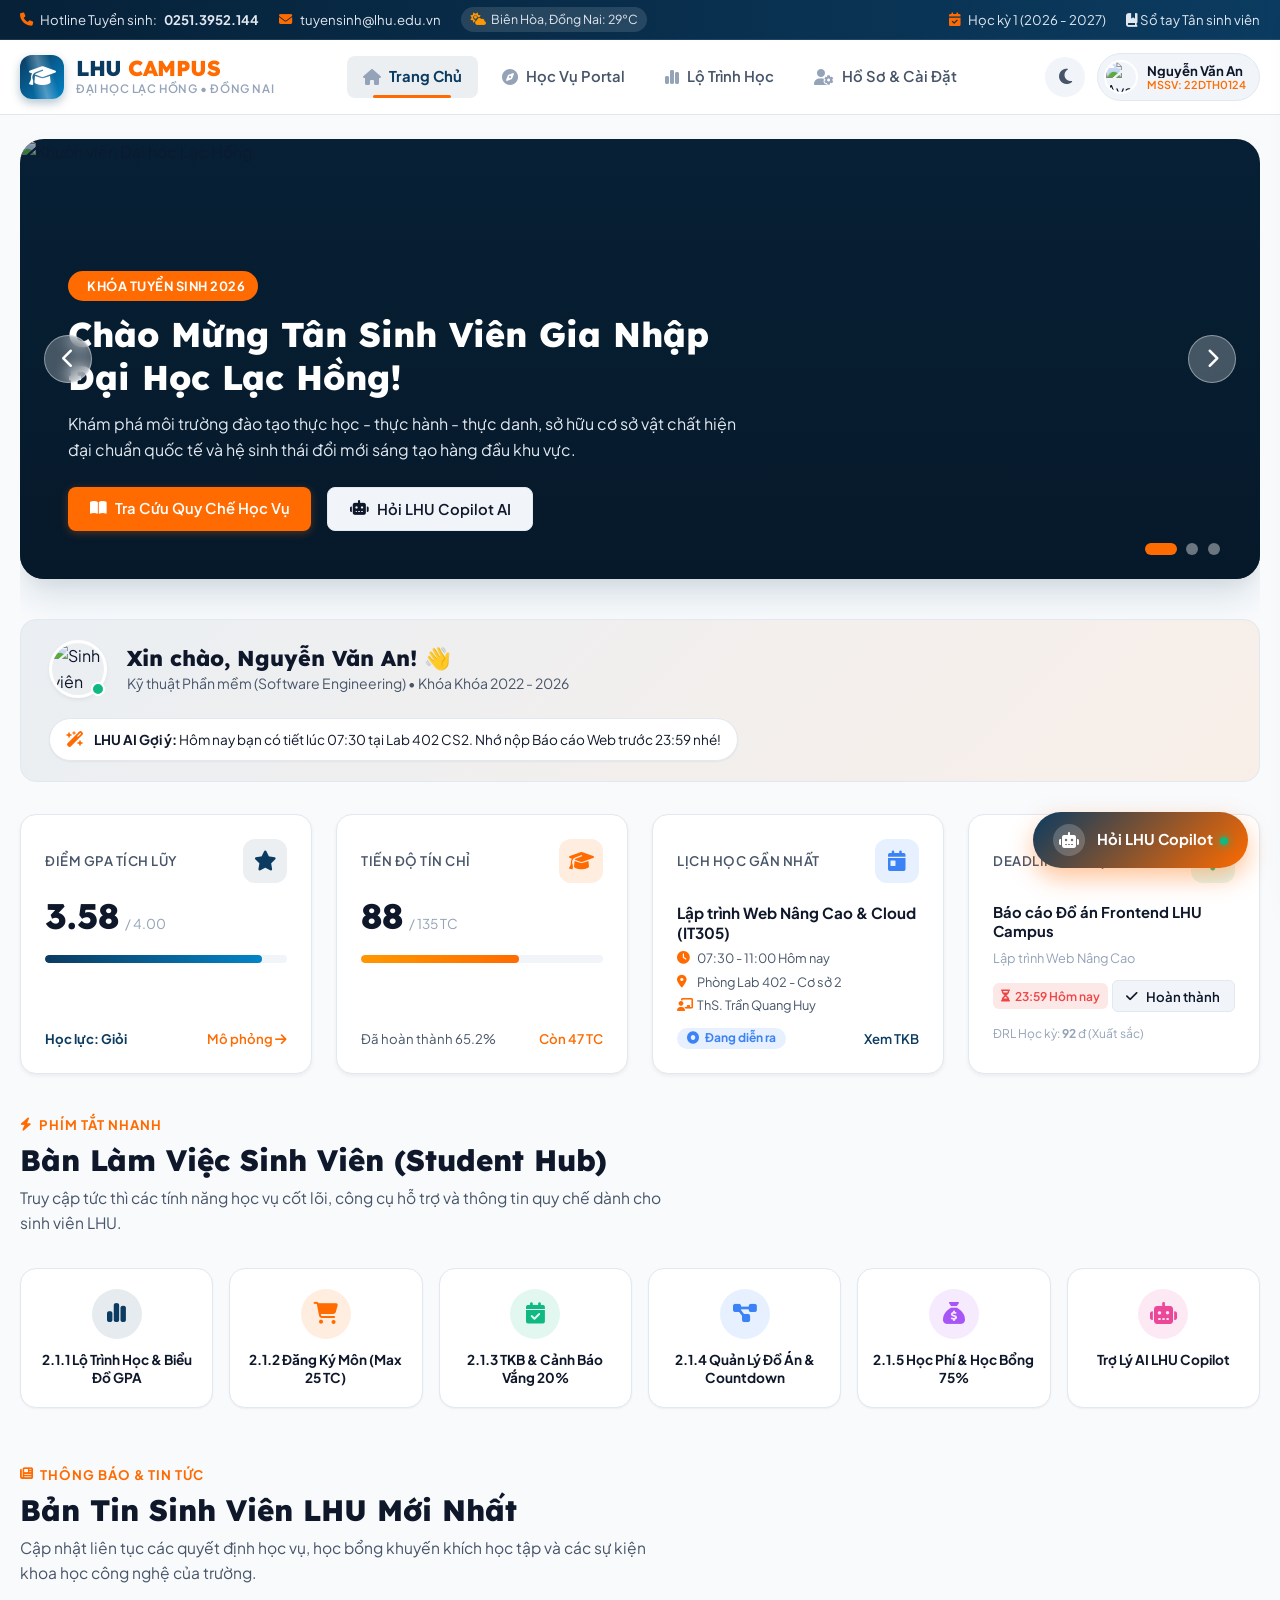
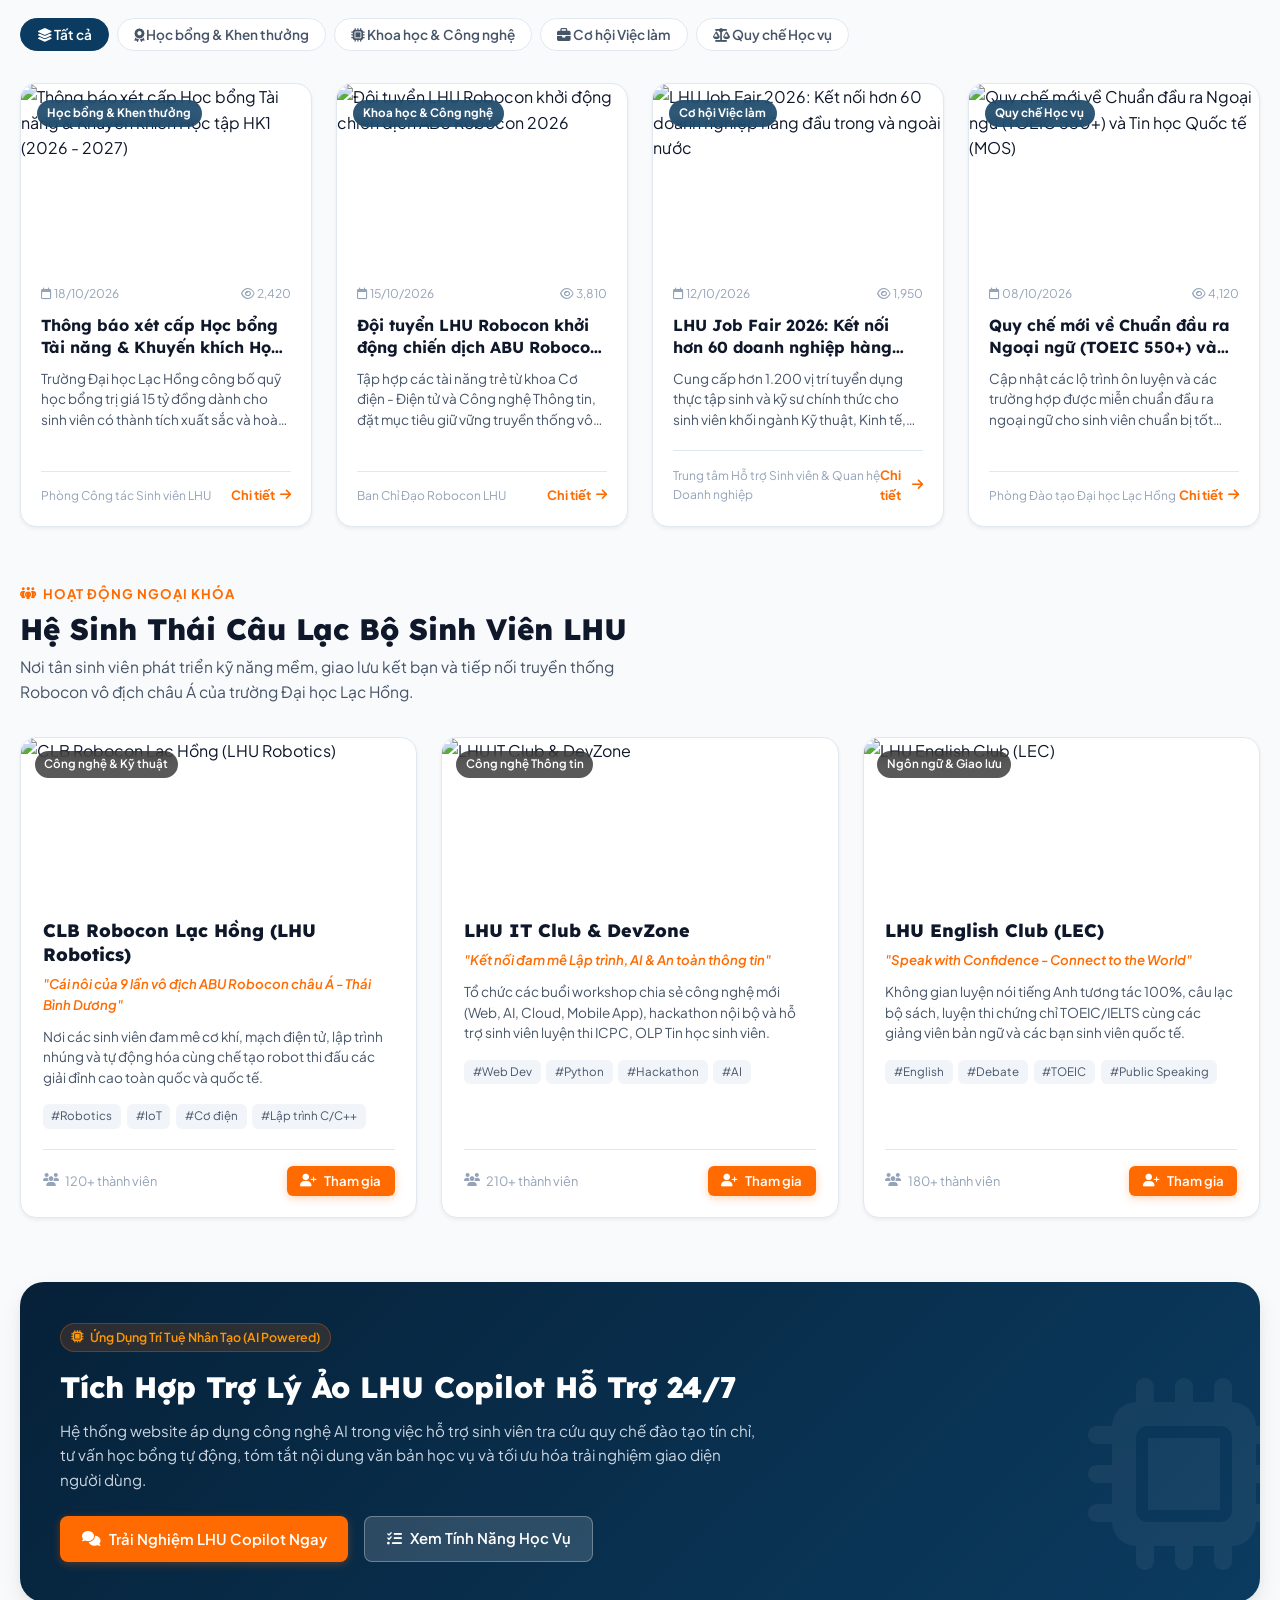
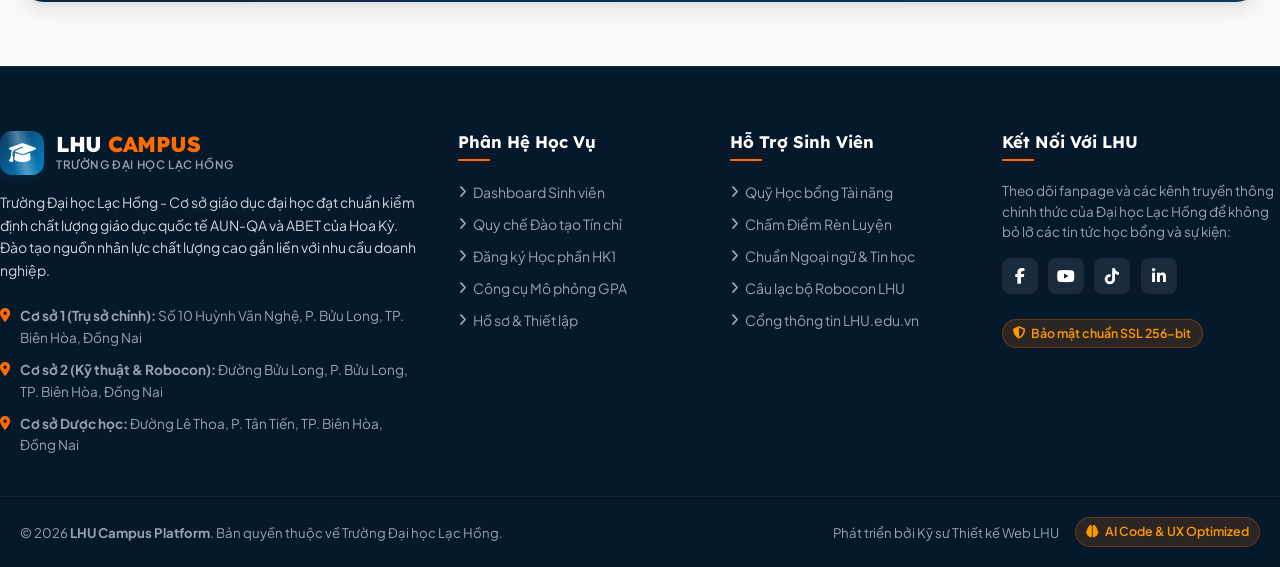
==== commit 2181af17: "feat: complete all 5 academic portal subsystems with pure CSS charts, attendance tracker, and financ" ====
--- a/index.html
+++ b/index.html
@@ -52,10 +52,10 @@
           <i class="fa-solid fa-house"></i> Trang Chủ
         </a>
         <a href="functional.html" class="nav-link">
-          <i class="fa-solid fa-compass"></i> Học Vụ & Quy Chế
-        </a>
-        <a href="functional.html?tab=tab-calculator" class="nav-link">
-          <i class="fa-solid fa-calculator"></i> Tính Điểm GPA
+          <i class="fa-solid fa-compass"></i> Học Vụ Portal
+        </a>
+        <a href="functional.html?tab=tab-learning-path" class="nav-link">
+          <i class="fa-solid fa-chart-simple"></i> Lộ Trình Học
         </a>
         <a href="profile.html" class="nav-link">
           <i class="fa-solid fa-user-gear"></i> Hồ Sơ & Cài Đặt
@@ -291,44 +291,44 @@
       </div>
 
       <div class="shortcuts-grid">
-        <!-- Shortcut 1: Tra cứu quy chế -->
-        <a href="functional.html?tab=tab-regulations" class="shortcut-item">
+        <!-- Shortcut 1: Lộ trình học tập -->
+        <a href="functional.html?tab=tab-learning-path" class="shortcut-item">
           <div class="shortcut-icon-box">
-            <i class="fa-solid fa-book-bookmark"></i>
-          </div>
-          <span class="shortcut-title">Tra Cứu Quy Chế Học Vụ</span>
-        </a>
-
-        <!-- Shortcut 2: Đăng ký môn học -->
-        <a href="functional.html?tab=tab-courses" class="shortcut-item">
+            <i class="fa-solid fa-chart-simple"></i>
+          </div>
+          <span class="shortcut-title">2.1.1 Lộ Trình Học & Biểu Đồ GPA</span>
+        </a>
+
+        <!-- Shortcut 2: Đăng ký môn thông minh -->
+        <a href="functional.html?tab=tab-smart-enrollment" class="shortcut-item">
           <div class="shortcut-icon-box">
-            <i class="fa-solid fa-clipboard-list"></i>
-          </div>
-          <span class="shortcut-title">Đăng Ký Học Phần</span>
-        </a>
-
-        <!-- Shortcut 3: Tính GPA -->
-        <a href="functional.html?tab=tab-calculator" class="shortcut-item">
+            <i class="fa-solid fa-cart-shopping"></i>
+          </div>
+          <span class="shortcut-title">2.1.2 Đăng Ký Môn (Max 25 TC)</span>
+        </a>
+
+        <!-- Shortcut 3: TKB & Chuyên cần -->
+        <a href="functional.html?tab=tab-attendance" class="shortcut-item">
           <div class="shortcut-icon-box">
-            <i class="fa-solid fa-calculator"></i>
-          </div>
-          <span class="shortcut-title">Mô Phỏng Điểm GPA</span>
-        </a>
-
-        <!-- Shortcut 4: Hồ sơ sinh viên -->
-        <a href="profile.html" class="shortcut-item">
+            <i class="fa-solid fa-calendar-check"></i>
+          </div>
+          <span class="shortcut-title">2.1.3 TKB & Cảnh Báo Vắng 20%</span>
+        </a>
+
+        <!-- Shortcut 4: Quản lý đồ án -->
+        <a href="functional.html?tab=tab-project-milestone" class="shortcut-item">
           <div class="shortcut-icon-box">
-            <i class="fa-solid fa-id-card"></i>
-          </div>
-          <span class="shortcut-title">Cập Nhật Hồ Sơ</span>
-        </a>
-
-        <!-- Shortcut 5: Câu lạc bộ -->
-        <a href="#clubsSection" class="shortcut-item">
+            <i class="fa-solid fa-diagram-project"></i>
+          </div>
+          <span class="shortcut-title">2.1.4 Quản Lý Đồ Án & Countdown</span>
+        </a>
+
+        <!-- Shortcut 5: Học phí & Học bổng -->
+        <a href="functional.html?tab=tab-financial-hub" class="shortcut-item">
           <div class="shortcut-icon-box">
-            <i class="fa-solid fa-users-gear"></i>
-          </div>
-          <span class="shortcut-title">Câu Lạc Bộ LHU</span>
+            <i class="fa-solid fa-sack-dollar"></i>
+          </div>
+          <span class="shortcut-title">2.1.5 Học Phí & Học Bổng 75%</span>
         </a>
 
         <!-- Shortcut 6: Hỏi AI Copilot -->
@@ -336,7 +336,7 @@
           <div class="shortcut-icon-box">
             <i class="fa-solid fa-robot"></i>
           </div>
-          <span class="shortcut-title">Trợ Lý AI Copilot</span>
+          <span class="shortcut-title">Trợ Lý AI LHU Copilot</span>
         </a>
       </div>
     </section>
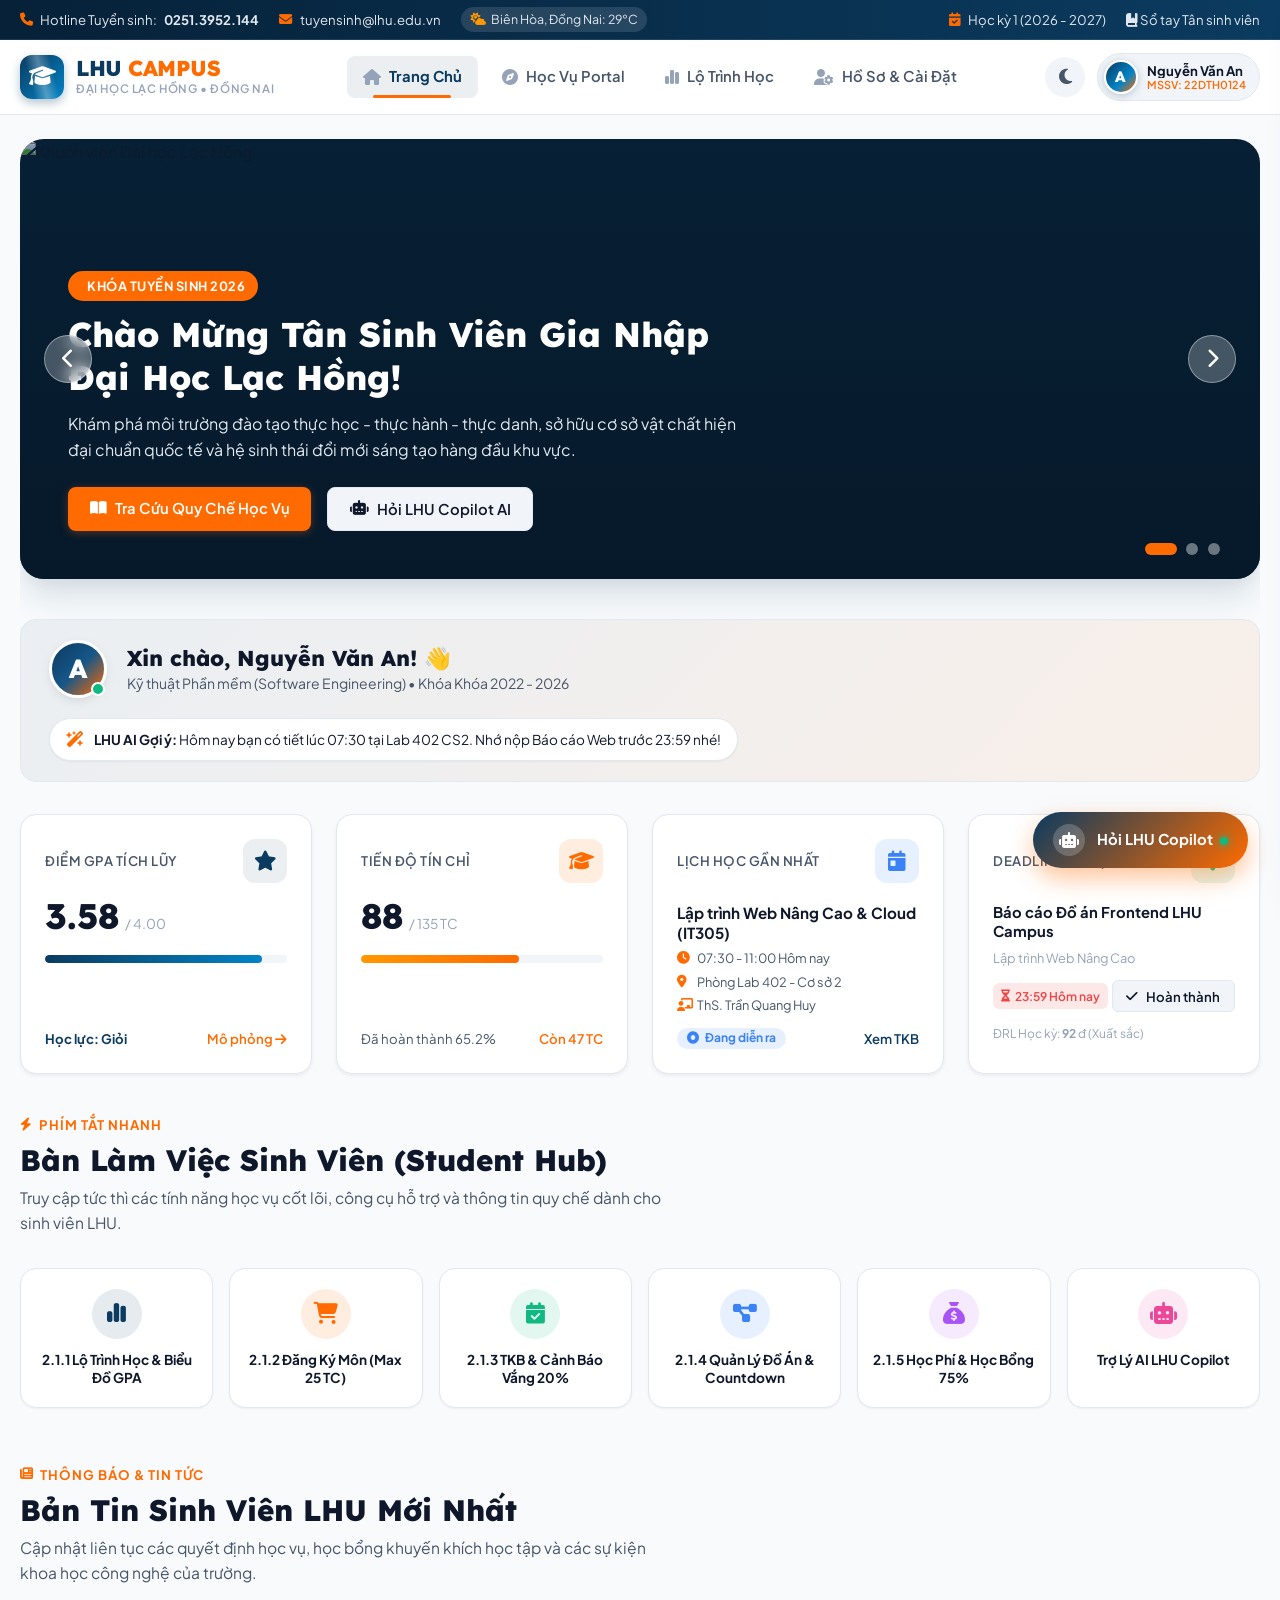
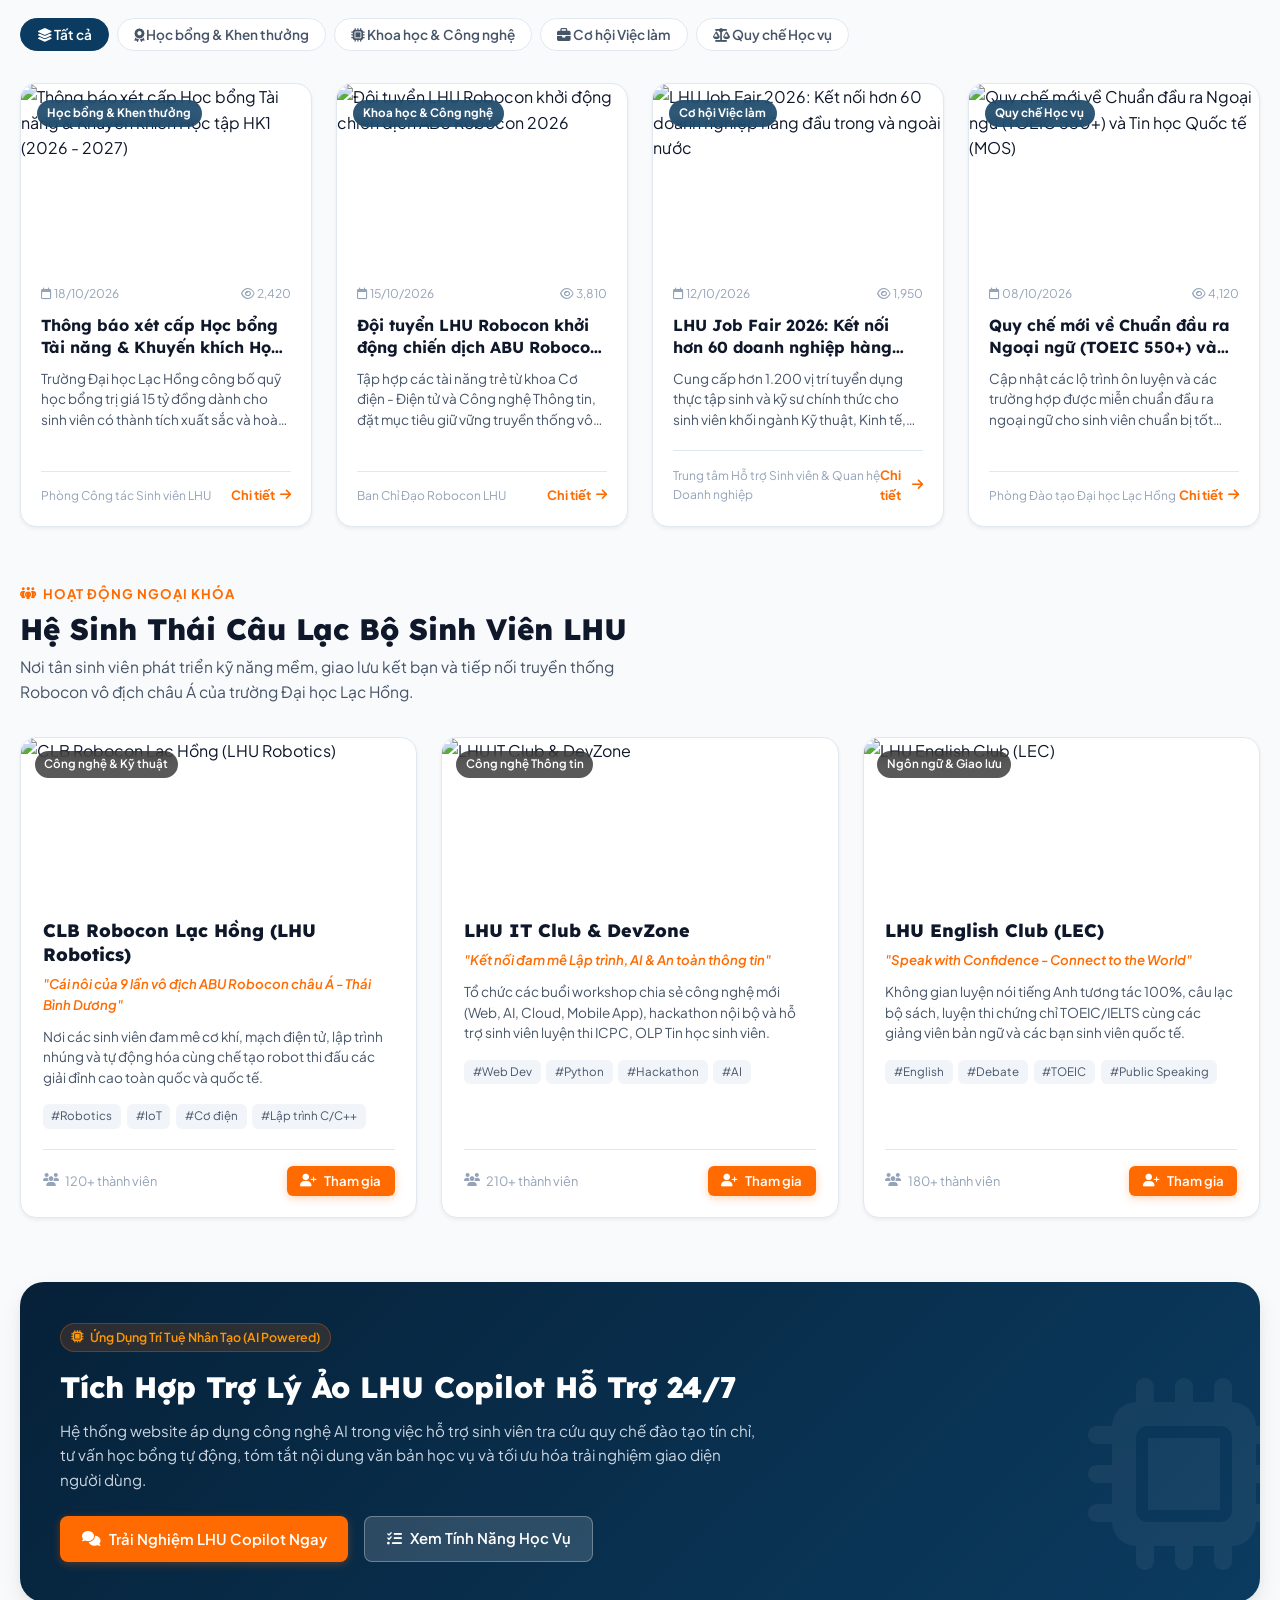
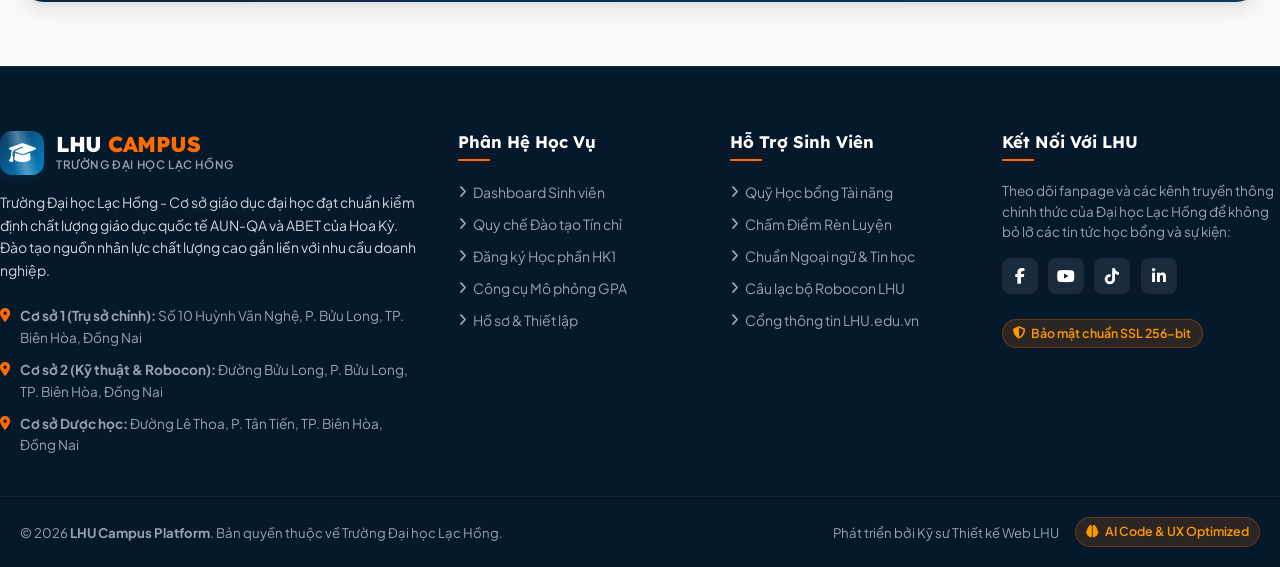
==== commit 1b245321: "feat: change student avatar to dynamic letter avatar across entire portal" ====
--- a/index.html
+++ b/index.html
@@ -69,9 +69,9 @@
           <i class="fa-solid fa-moon"></i>
         </button>
 
-        <!-- User Profile Pill -->
+        <!-- User Profile Pill (Letter Avatar) -->
         <a href="profile.html" class="nav-user-pill" title="Xem thông tin sinh viên">
-          <img src="https://images.unsplash.com/photo-1534528741775-53994a69daeb?auto=format&fit=crop&w=150&q=80" alt="Avatar sinh viên" class="nav-user-avatar">
+          <div class="nav-user-avatar avatar-letter">A</div>
           <div class="nav-user-info">
             <span class="nav-user-name">Nguyễn Văn An</span>
             <span class="nav-user-role">MSSV: 22DTH0124</span>
@@ -112,7 +112,7 @@
 
     <div style="margin-top: auto; padding-top: 1rem; border-top: 1px solid var(--border-color);">
       <a href="profile.html" style="display: flex; align-items: center; gap: 0.75rem;">
-        <img src="https://images.unsplash.com/photo-1534528741775-53994a69daeb?auto=format&fit=crop&w=150&q=80" alt="Avatar" class="nav-user-avatar" style="width: 42px; height: 42px;">
+        <div class="nav-user-avatar avatar-letter" style="width: 42px; height: 42px; font-size: 1.15rem;">A</div>
         <div>
           <div class="nav-user-name" style="font-size: 0.95rem;">Nguyễn Văn An</div>
           <div class="nav-user-role">Khoa Công nghệ Thông tin</div>
@@ -194,7 +194,7 @@
     <section class="welcome-strip" aria-label="Chào mừng sinh viên">
       <div class="welcome-info">
         <div class="welcome-avatar-wrap">
-          <img src="https://images.unsplash.com/photo-1534528741775-53994a69daeb?auto=format&fit=crop&w=200&q=80" alt="Sinh viên" class="welcome-avatar" id="welcomeStudentAvatar">
+          <div class="welcome-avatar avatar-letter" id="welcomeStudentAvatar">A</div>
           <div class="welcome-online-dot"></div>
         </div>
         <div class="welcome-text">
--- a/css/style.css
+++ b/css/style.css
@@ -334,6 +334,24 @@
   height: 34px;
   border-radius: 50%;
   object-fit: cover;
+  border: 2px solid #ffffff;
+  display: flex;
+  align-items: center;
+  justify-content: center;
+  flex-shrink: 0;
+}
+
+/* Modern Letter Avatar (Chữ cái sinh viên) */
+.avatar-letter {
+  background: linear-gradient(135deg, #0b3b60 0%, #0284c7 60%, #ff6b00 100%);
+  color: #ffffff !important;
+  font-family: 'Lexend', sans-serif;
+  font-weight: 800;
+  font-size: 0.95rem;
+  line-height: 1;
+  text-transform: uppercase;
+  user-select: none;
+  box-shadow: 0 2px 8px rgba(11, 59, 96, 0.25);
   border: 2px solid #ffffff;
 }
 
--- a/css/dashboard.css
+++ b/css/dashboard.css
@@ -174,6 +174,20 @@
   object-fit: cover;
   border: 3px solid var(--bg-surface);
   box-shadow: var(--shadow-sm);
+  display: flex;
+  align-items: center;
+  justify-content: center;
+  flex-shrink: 0;
+}
+
+.welcome-avatar.avatar-letter {
+  background: linear-gradient(135deg, #0b3b60 0%, #165688 50%, var(--accent) 100%);
+  color: #ffffff;
+  font-family: 'Lexend', sans-serif;
+  font-weight: 800;
+  font-size: 1.65rem;
+  box-shadow: var(--shadow-md);
+  user-select: none;
 }
 
 .welcome-online-dot {
